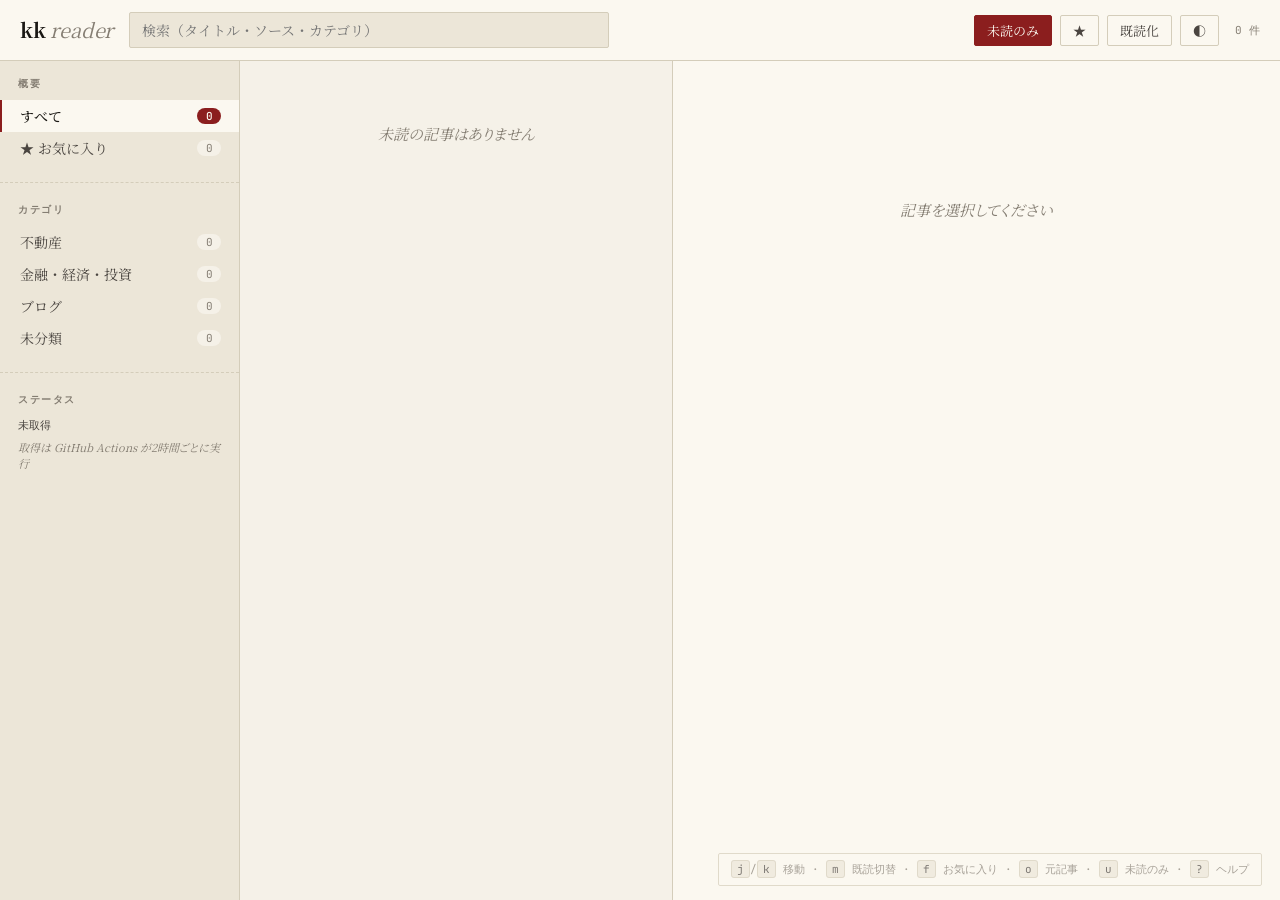
==== docs/index.html @ e91cd902 "Add all project files" ====
<!doctype html>
<html lang="ja">
<head>
<meta charset="utf-8">
<meta name="viewport" content="width=device-width, initial-scale=1">
<title>kk reader</title>
<link rel="preconnect" href="https://fonts.googleapis.com">
<link rel="preconnect" href="https://fonts.gstatic.com" crossorigin>
<link href="https://fonts.googleapis.com/css2?family=Noto+Serif+JP:wght@400;500;700&family=JetBrains+Mono:wght@400;500&display=swap" rel="stylesheet">
<link rel="stylesheet" href="style.css">
</head>
<body data-theme="auto">

<header class="topbar">
  <div class="topbar-left">
    <button class="icon-btn" id="toggle-sidebar" title="サイドバー">≡</button>
    <h1 class="brand">kk <span class="brand-dim">reader</span></h1>
  </div>
  <div class="topbar-center">
    <input type="search" id="search" placeholder="検索（タイトル・ソース・カテゴリ）" autocomplete="off">
  </div>
  <div class="topbar-right">
    <button class="filter-pill" id="filter-unread" data-active="true" title="未読のみ (u)">未読のみ</button>
    <button class="filter-pill" id="filter-fav" title="お気に入りのみ (s)">★</button>
    <button class="icon-btn" id="mark-all-read" title="表示中をすべて既読 (Shift+M)">既読化</button>
    <button class="icon-btn" id="theme-toggle" title="テーマ切替">◐</button>
    <span class="status" id="status"></span>
  </div>
</header>

<main class="layout">
  <aside class="sidebar" id="sidebar">
    <div class="sidebar-section">
      <div class="sidebar-head">概要</div>
      <button class="cat-row" data-cat="__all" data-active="true">
        <span class="cat-name">すべて</span>
        <span class="cat-count" id="count-all">0</span>
      </button>
      <button class="cat-row" data-cat="__fav">
        <span class="cat-name">★ お気に入り</span>
        <span class="cat-count" id="count-fav">0</span>
      </button>
    </div>
    <div class="sidebar-section">
      <div class="sidebar-head">カテゴリ</div>
      <div id="category-list"></div>
    </div>
    <div class="sidebar-section sidebar-foot">
      <div class="sidebar-head">ステータス</div>
      <div id="fetch-status" class="fetch-status">未取得</div>
      <div class="hint">取得は GitHub Actions が2時間ごとに実行</div>
    </div>
  </aside>

  <section class="article-list" id="article-list">
    <div class="list-empty" id="list-empty">読み込み中…</div>
  </section>

  <section class="article-detail" id="article-detail">
    <div class="detail-empty">記事を選択してください</div>
  </section>
</main>

<template id="tpl-article-row">
  <article class="row" tabindex="0">
    <div class="row-meta">
      <span class="row-source"></span>
      <span class="row-cat"></span>
      <span class="row-date"></span>
    </div>
    <h3 class="row-title"></h3>
    <p class="row-summary"></p>
    <div class="row-actions">
      <button class="row-fav" title="お気に入り (f)">☆</button>
      <button class="row-read" title="既読/未読切替 (m)">●</button>
    </div>
  </article>
</template>

<template id="tpl-cat-row">
  <button class="cat-row">
    <span class="cat-name"></span>
    <span class="cat-count"></span>
  </button>
</template>

<div class="shortcuts-hint" id="shortcuts-hint">
  <kbd>j</kbd>/<kbd>k</kbd> 移動 · <kbd>m</kbd> 既読切替 · <kbd>f</kbd> お気に入り · <kbd>o</kbd> 元記事 · <kbd>u</kbd> 未読のみ · <kbd>?</kbd> ヘルプ
</div>

<script src="app.js"></script>
</body>
</html>
---- docs/style.css ----
/* ========================================
   kk reader — editorial / refined aesthetic
   ======================================== */

:root {
  /* light mode */
  --bg: #f5f1e8;
  --bg-elev: #fbf8f0;
  --bg-sunken: #ece6d8;
  --ink: #1a1814;
  --ink-mid: #4a4540;
  --ink-dim: #847d72;
  --rule: #d4cdba;
  --rule-strong: #a89f8b;
  --accent: #8b1e1e;        /* deep crimson */
  --accent-soft: #c97a7a;
  --gold: #9a7e3a;
  --read-fade: 0.4;

  --serif: "Noto Serif JP", "Times New Roman", "YuMincho", "Hiragino Mincho ProN", serif;
  --mono: "JetBrains Mono", ui-monospace, "Menlo", monospace;

  --radius: 2px;
  --pad: 16px;
}

[data-theme="dark"] {
  --bg: #16151a;
  --bg-elev: #1d1c22;
  --bg-sunken: #0f0e12;
  --ink: #e8e4d8;
  --ink-mid: #b0aa9c;
  --ink-dim: #6e6a5f;
  --rule: #2e2c34;
  --rule-strong: #4a4754;
  --accent: #d97070;
  --accent-soft: #b85555;
  --gold: #c9a861;
  --read-fade: 0.35;
}

@media (prefers-color-scheme: dark) {
  [data-theme="auto"] {
    --bg: #16151a;
    --bg-elev: #1d1c22;
    --bg-sunken: #0f0e12;
    --ink: #e8e4d8;
    --ink-mid: #b0aa9c;
    --ink-dim: #6e6a5f;
    --rule: #2e2c34;
    --rule-strong: #4a4754;
    --accent: #d97070;
    --accent-soft: #b85555;
    --gold: #c9a861;
    --read-fade: 0.35;
  }
}

* { box-sizing: border-box; }

html, body {
  margin: 0;
  padding: 0;
  height: 100%;
  background: var(--bg);
  color: var(--ink);
  font-family: var(--serif);
  font-feature-settings: "palt" 1;
  -webkit-font-smoothing: antialiased;
  -moz-osx-font-smoothing: grayscale;
}

body {
  display: flex;
  flex-direction: column;
  font-size: 15px;
  line-height: 1.7;
}

button {
  font-family: inherit;
  cursor: pointer;
}

a {
  color: var(--accent);
  text-decoration: none;
  border-bottom: 1px dotted currentColor;
}
a:hover { border-bottom-style: solid; }

kbd {
  font-family: var(--mono);
  font-size: 11px;
  padding: 1px 5px;
  background: var(--bg-sunken);
  border: 1px solid var(--rule);
  border-radius: 3px;
  color: var(--ink-mid);
}

/* ============== Top bar ============== */

.topbar {
  display: grid;
  grid-template-columns: auto 1fr auto;
  gap: 16px;
  align-items: center;
  padding: 12px 20px;
  background: var(--bg-elev);
  border-bottom: 1px solid var(--rule);
  position: sticky;
  top: 0;
  z-index: 100;
}

.topbar-left { display: flex; align-items: center; gap: 12px; }
.topbar-center { display: flex; }
.topbar-right { display: flex; align-items: center; gap: 8px; }

.brand {
  margin: 0;
  font-size: 20px;
  font-weight: 700;
  letter-spacing: -0.01em;
  font-feature-settings: "palt" 1;
}
.brand-dim {
  font-weight: 400;
  color: var(--ink-dim);
  font-style: italic;
}

#search {
  width: 100%;
  max-width: 480px;
  padding: 7px 12px;
  font-family: var(--serif);
  font-size: 14px;
  background: var(--bg-sunken);
  border: 1px solid var(--rule);
  border-radius: var(--radius);
  color: var(--ink);
  transition: border-color 0.15s;
}
#search:focus {
  outline: none;
  border-color: var(--accent);
}

.icon-btn, .filter-pill {
  font-family: var(--serif);
  font-size: 13px;
  padding: 5px 12px;
  background: transparent;
  border: 1px solid var(--rule);
  border-radius: var(--radius);
  color: var(--ink-mid);
  transition: all 0.12s;
}
.icon-btn:hover, .filter-pill:hover {
  border-color: var(--rule-strong);
  color: var(--ink);
}
.filter-pill[data-active="true"] {
  background: var(--accent);
  border-color: var(--accent);
  color: var(--bg-elev);
}
[data-theme="dark"] .filter-pill[data-active="true"] {
  color: var(--bg);
}

.status {
  font-family: var(--mono);
  font-size: 11px;
  color: var(--ink-dim);
  margin-left: 8px;
}

/* ============== Layout ============== */

.layout {
  display: grid;
  grid-template-columns: 240px minmax(360px, 1fr) minmax(420px, 1.4fr);
  flex: 1;
  min-height: 0;
}

@media (max-width: 1100px) {
  .layout {
    grid-template-columns: 220px 1fr;
  }
  .article-detail { display: none; }
  .article-detail.show {
    display: block;
    position: fixed;
    inset: 60px 0 0 0;
    z-index: 50;
    background: var(--bg);
  }
}

@media (max-width: 720px) {
  .layout {
    grid-template-columns: 1fr;
  }
  .sidebar {
    position: fixed;
    inset: 60px 0 0 0;
    z-index: 60;
    transform: translateX(-100%);
    transition: transform 0.2s;
    width: 80%;
    max-width: 320px;
  }
  .sidebar.show {
    transform: translateX(0);
  }
}

/* ============== Sidebar ============== */

.sidebar {
  background: var(--bg-sunken);
  border-right: 1px solid var(--rule);
  overflow-y: auto;
  padding: 14px 0;
}

.sidebar-section {
  padding: 0 0 18px;
  border-bottom: 1px dashed var(--rule);
  margin-bottom: 18px;
}
.sidebar-section:last-child { border-bottom: none; }

.sidebar-head {
  font-size: 10px;
  font-weight: 700;
  letter-spacing: 0.15em;
  text-transform: uppercase;
  color: var(--ink-dim);
  padding: 0 18px 8px;
  font-family: var(--mono);
}

.cat-row {
  display: flex;
  width: 100%;
  align-items: center;
  justify-content: space-between;
  padding: 6px 18px;
  background: transparent;
  border: none;
  text-align: left;
  font-family: var(--serif);
  font-size: 14px;
  color: var(--ink-mid);
  border-left: 2px solid transparent;
  transition: all 0.1s;
}
.cat-row:hover {
  background: var(--bg-elev);
  color: var(--ink);
}
.cat-row[data-active="true"] {
  background: var(--bg-elev);
  border-left-color: var(--accent);
  color: var(--ink);
  font-weight: 500;
}
.cat-name {
  flex: 1;
  overflow: hidden;
  text-overflow: ellipsis;
  white-space: nowrap;
}
.cat-count {
  font-family: var(--mono);
  font-size: 11px;
  color: var(--ink-dim);
  background: var(--bg);
  padding: 1px 7px;
  border-radius: 10px;
  min-width: 24px;
  text-align: center;
}
.cat-row[data-active="true"] .cat-count {
  background: var(--accent);
  color: var(--bg-elev);
}
[data-theme="dark"] .cat-row[data-active="true"] .cat-count {
  color: var(--bg);
}

.fetch-status {
  font-family: var(--mono);
  font-size: 11px;
  color: var(--ink-mid);
  padding: 0 18px;
}
.hint {
  font-size: 11px;
  color: var(--ink-dim);
  font-style: italic;
  padding: 4px 18px 0;
  line-height: 1.5;
}

/* ============== Article list ============== */

.article-list {
  background: var(--bg);
  overflow-y: auto;
  border-right: 1px solid var(--rule);
}

.list-empty {
  padding: 60px 20px;
  text-align: center;
  color: var(--ink-dim);
  font-style: italic;
}

.row {
  display: block;
  padding: 14px 20px 14px 22px;
  border-bottom: 1px solid var(--rule);
  cursor: pointer;
  position: relative;
  transition: background 0.1s;
  border-left: 3px solid transparent;
}
.row:hover {
  background: var(--bg-elev);
}
.row[data-selected="true"] {
  background: var(--bg-elev);
  border-left-color: var(--accent);
}
.row[data-read="true"] {
  opacity: var(--read-fade);
}
.row[data-read="true"] .row-title {
  font-weight: 400;
}

.row-meta {
  display: flex;
  gap: 10px;
  align-items: center;
  font-size: 11px;
  font-family: var(--mono);
  color: var(--ink-dim);
  margin-bottom: 4px;
  flex-wrap: wrap;
}
.row-source {
  font-weight: 500;
  color: var(--accent);
  letter-spacing: 0.02em;
}
.row-cat {
  padding: 1px 6px;
  border: 1px solid var(--rule);
  border-radius: 2px;
  color: var(--ink-mid);
}
.row-date { color: var(--ink-dim); }

.row-title {
  margin: 0 0 6px;
  font-size: 16px;
  font-weight: 500;
  line-height: 1.4;
  letter-spacing: -0.005em;
  color: var(--ink);
}
.row-summary {
  margin: 0;
  font-size: 13px;
  line-height: 1.6;
  color: var(--ink-mid);
  display: -webkit-box;
  -webkit-line-clamp: 2;
  -webkit-box-orient: vertical;
  overflow: hidden;
}

.row-actions {
  position: absolute;
  top: 12px;
  right: 16px;
  display: flex;
  gap: 4px;
  opacity: 0;
  transition: opacity 0.15s;
}
.row:hover .row-actions,
.row[data-selected="true"] .row-actions {
  opacity: 1;
}
.row-fav, .row-read {
  background: transparent;
  border: none;
  font-size: 14px;
  padding: 4px 6px;
  color: var(--ink-dim);
  border-radius: 2px;
}
.row-fav:hover, .row-read:hover {
  background: var(--bg-sunken);
  color: var(--ink);
}
.row[data-fav="true"] .row-fav {
  color: var(--gold);
}
.row[data-read="true"] .row-read::after { content: "○"; }
.row[data-read="false"] .row-read::after { content: "●"; color: var(--accent); }

.load-more-wrap {
  padding: 24px;
  text-align: center;
}
.load-more {
  padding: 8px 20px;
  background: transparent;
  border: 1px solid var(--rule);
  color: var(--ink-mid);
  font-family: var(--serif);
  font-size: 13px;
  border-radius: var(--radius);
}
.load-more:hover {
  border-color: var(--accent);
  color: var(--accent);
}

/* ============== Detail ============== */

.article-detail {
  background: var(--bg-elev);
  overflow-y: auto;
  padding: 36px 48px;
}
@media (max-width: 720px) {
  .article-detail { padding: 28px 24px; }
}

.detail-empty {
  color: var(--ink-dim);
  font-style: italic;
  text-align: center;
  padding-top: 100px;
}

.detail-meta {
  font-family: var(--mono);
  font-size: 11px;
  color: var(--ink-dim);
  letter-spacing: 0.02em;
  margin-bottom: 8px;
  text-transform: uppercase;
}
.detail-meta .accent { color: var(--accent); }

.detail-title {
  font-size: 28px;
  font-weight: 700;
  line-height: 1.35;
  margin: 0 0 6px;
  color: var(--ink);
  letter-spacing: -0.012em;
}

.detail-source {
  font-size: 13px;
  color: var(--ink-mid);
  margin-bottom: 24px;
  font-style: italic;
}
.detail-source a {
  color: var(--accent);
  font-style: normal;
}

.detail-toolbar {
  display: flex;
  gap: 8px;
  padding: 12px 0;
  margin-bottom: 24px;
  border-top: 1px solid var(--rule);
  border-bottom: 1px solid var(--rule);
}
.detail-toolbar button {
  padding: 6px 14px;
  background: transparent;
  border: 1px solid var(--rule);
  border-radius: var(--radius);
  font-family: var(--serif);
  font-size: 13px;
  color: var(--ink-mid);
}
.detail-toolbar button:hover {
  border-color: var(--accent);
  color: var(--accent);
}
.detail-toolbar button[data-active="true"] {
  background: var(--accent);
  border-color: var(--accent);
  color: var(--bg-elev);
}

.detail-body {
  font-size: 16px;
  line-height: 1.85;
  color: var(--ink-mid);
  max-width: 68ch;
}
.detail-body p { margin: 0 0 1em; }
.detail-body img,
.detail-body video,
.detail-body iframe {
  max-width: 100%;
  height: auto;
}
.detail-body a {
  color: var(--accent);
}
.detail-body blockquote {
  border-left: 2px solid var(--accent);
  margin: 1em 0;
  padding-left: 16px;
  color: var(--ink-dim);
  font-style: italic;
}
.detail-body pre,
.detail-body code {
  font-family: var(--mono);
  font-size: 13px;
  background: var(--bg-sunken);
  padding: 1px 4px;
  border-radius: 2px;
}
.detail-body pre {
  padding: 12px;
  overflow-x: auto;
}
.detail-body h1, .detail-body h2, .detail-body h3 {
  font-family: var(--serif);
  color: var(--ink);
  margin-top: 1.5em;
}

/* ============== Misc ============== */

.shortcuts-hint {
  position: fixed;
  bottom: 14px;
  right: 18px;
  padding: 6px 12px;
  background: var(--bg-elev);
  border: 1px solid var(--rule);
  border-radius: var(--radius);
  font-size: 11px;
  color: var(--ink-dim);
  font-family: var(--mono);
  opacity: 0.7;
  pointer-events: none;
  transition: opacity 0.2s;
}
@media (max-width: 720px) {
  .shortcuts-hint { display: none; }
}

::-webkit-scrollbar {
  width: 10px;
  height: 10px;
}
::-webkit-scrollbar-track { background: transparent; }
::-webkit-scrollbar-thumb {
  background: var(--rule);
  border: 2px solid transparent;
  background-clip: padding-box;
  border-radius: 10px;
}
::-webkit-scrollbar-thumb:hover {
  background: var(--rule-strong);
  background-clip: padding-box;
  border: 2px solid transparent;
}

#toggle-sidebar { display: none; }
@media (max-width: 720px) {
  #toggle-sidebar { display: inline-block; }
}
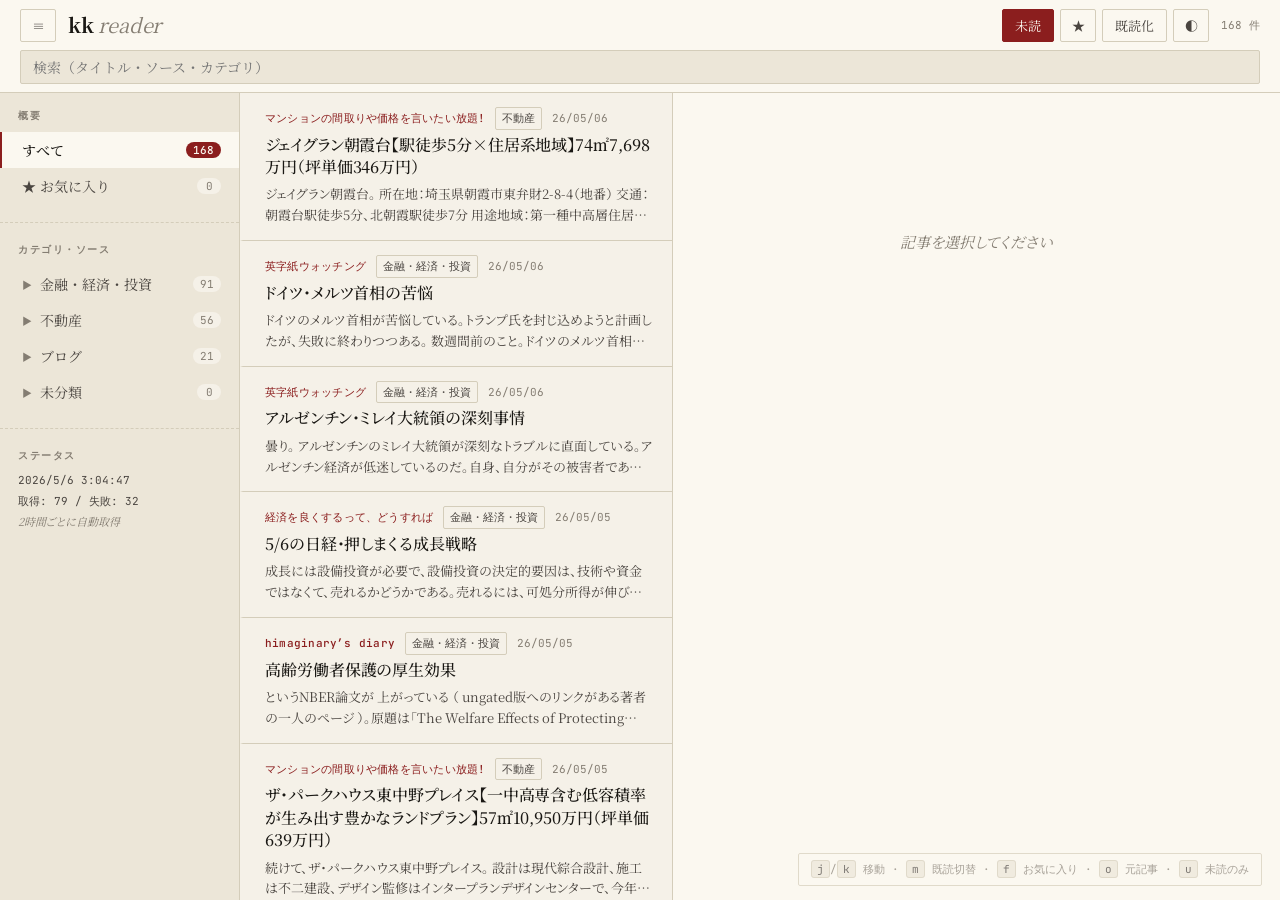
==== commit 6a3de6d2: "Apply: UA fix, dead feed cleanup, source filter, mobile support" ====
--- a/docs/index.html
+++ b/docs/index.html
@@ -2,53 +2,59 @@
 <html lang="ja">
 <head>
 <meta charset="utf-8">
-<meta name="viewport" content="width=device-width, initial-scale=1">
+<meta name="viewport" content="width=device-width, initial-scale=1, viewport-fit=cover">
+<meta name="robots" content="noindex,nofollow">
+<meta name="theme-color" content="#f5f1e8">
 <title>kk reader</title>
 <link rel="preconnect" href="https://fonts.googleapis.com">
 <link rel="preconnect" href="https://fonts.gstatic.com" crossorigin>
 <link href="https://fonts.googleapis.com/css2?family=Noto+Serif+JP:wght@400;500;700&family=JetBrains+Mono:wght@400;500&display=swap" rel="stylesheet">
 <link rel="stylesheet" href="style.css">
 </head>
-<body data-theme="auto">
+<body data-theme="auto" data-mobile-view="list">
 
 <header class="topbar">
-  <div class="topbar-left">
-    <button class="icon-btn" id="toggle-sidebar" title="サイドバー">≡</button>
-    <h1 class="brand">kk <span class="brand-dim">reader</span></h1>
+  <div class="topbar-row topbar-main">
+    <div class="topbar-left">
+      <button class="icon-btn icon-only" id="toggle-sidebar" title="サイドバー" aria-label="サイドバー">≡</button>
+      <h1 class="brand">kk <span class="brand-dim">reader</span></h1>
+    </div>
+    <div class="topbar-right">
+      <button class="filter-pill" id="filter-unread" data-active="true" title="未読のみ (u)">未読</button>
+      <button class="filter-pill icon-only" id="filter-fav" title="お気に入りのみ (s)" aria-label="お気に入り">★</button>
+      <button class="icon-btn" id="mark-all-read" title="表示中をすべて既読 (Shift+M)">既読化</button>
+      <button class="icon-btn icon-only" id="theme-toggle" title="テーマ切替" aria-label="テーマ">◐</button>
+      <span class="status" id="status"></span>
+    </div>
   </div>
-  <div class="topbar-center">
+  <div class="topbar-row topbar-search">
     <input type="search" id="search" placeholder="検索（タイトル・ソース・カテゴリ）" autocomplete="off">
   </div>
-  <div class="topbar-right">
-    <button class="filter-pill" id="filter-unread" data-active="true" title="未読のみ (u)">未読のみ</button>
-    <button class="filter-pill" id="filter-fav" title="お気に入りのみ (s)">★</button>
-    <button class="icon-btn" id="mark-all-read" title="表示中をすべて既読 (Shift+M)">既読化</button>
-    <button class="icon-btn" id="theme-toggle" title="テーマ切替">◐</button>
-    <span class="status" id="status"></span>
-  </div>
 </header>
+
+<div class="sidebar-backdrop" id="sidebar-backdrop"></div>
 
 <main class="layout">
   <aside class="sidebar" id="sidebar">
     <div class="sidebar-section">
       <div class="sidebar-head">概要</div>
-      <button class="cat-row" data-cat="__all" data-active="true">
+      <button class="cat-row top-row" data-cat="__all" data-active="true">
         <span class="cat-name">すべて</span>
         <span class="cat-count" id="count-all">0</span>
       </button>
-      <button class="cat-row" data-cat="__fav">
+      <button class="cat-row top-row" data-cat="__fav">
         <span class="cat-name">★ お気に入り</span>
         <span class="cat-count" id="count-fav">0</span>
       </button>
     </div>
     <div class="sidebar-section">
-      <div class="sidebar-head">カテゴリ</div>
+      <div class="sidebar-head">カテゴリ・ソース</div>
       <div id="category-list"></div>
     </div>
     <div class="sidebar-section sidebar-foot">
       <div class="sidebar-head">ステータス</div>
       <div id="fetch-status" class="fetch-status">未取得</div>
-      <div class="hint">取得は GitHub Actions が2時間ごとに実行</div>
+      <div class="hint">2時間ごとに自動取得</div>
     </div>
   </aside>
 
@@ -57,7 +63,13 @@
   </section>
 
   <section class="article-detail" id="article-detail">
-    <div class="detail-empty">記事を選択してください</div>
+    <div class="detail-mobile-header">
+      <button class="icon-btn" id="back-to-list" title="一覧に戻る" aria-label="戻る">←</button>
+      <span class="detail-mobile-title" id="detail-mobile-title"></span>
+    </div>
+    <div class="detail-content" id="detail-content">
+      <div class="detail-empty">記事を選択してください</div>
+    </div>
   </section>
 </main>
 
@@ -71,21 +83,29 @@
     <h3 class="row-title"></h3>
     <p class="row-summary"></p>
     <div class="row-actions">
-      <button class="row-fav" title="お気に入り (f)">☆</button>
-      <button class="row-read" title="既読/未読切替 (m)">●</button>
+      <button class="row-fav" title="お気に入り (f)" aria-label="お気に入り">☆</button>
+      <button class="row-read" title="既読/未読切替 (m)" aria-label="既読切替">●</button>
     </div>
   </article>
 </template>
 
 <template id="tpl-cat-row">
   <button class="cat-row">
+    <span class="cat-caret"></span>
     <span class="cat-name"></span>
     <span class="cat-count"></span>
   </button>
 </template>
 
+<template id="tpl-feed-row">
+  <button class="feed-row">
+    <span class="feed-name"></span>
+    <span class="feed-count"></span>
+  </button>
+</template>
+
 <div class="shortcuts-hint" id="shortcuts-hint">
-  <kbd>j</kbd>/<kbd>k</kbd> 移動 · <kbd>m</kbd> 既読切替 · <kbd>f</kbd> お気に入り · <kbd>o</kbd> 元記事 · <kbd>u</kbd> 未読のみ · <kbd>?</kbd> ヘルプ
+  <kbd>j</kbd>/<kbd>k</kbd> 移動 · <kbd>m</kbd> 既読切替 · <kbd>f</kbd> お気に入り · <kbd>o</kbd> 元記事 · <kbd>u</kbd> 未読のみ
 </div>
 
 <script src="app.js"></script>
--- a/docs/style.css
+++ b/docs/style.css
@@ -1,5 +1,6 @@
 /* ========================================
    kk reader — editorial / refined aesthetic
+   2026-05-06: モバイル対応 + ソース別フィルタ
    ======================================== */
 
 :root {
@@ -12,7 +13,7 @@
   --ink-dim: #847d72;
   --rule: #d4cdba;
   --rule-strong: #a89f8b;
-  --accent: #8b1e1e;        /* deep crimson */
+  --accent: #8b1e1e;
   --accent-soft: #c97a7a;
   --gold: #9a7e3a;
   --read-fade: 0.4;
@@ -22,6 +23,11 @@
 
   --radius: 2px;
   --pad: 16px;
+  --topbar-h: 56px;
+  --topbar-h-mobile: 100px;
+
+  /* タッチ適応の最小サイズ */
+  --touch-min: 44px;
 }
 
 [data-theme="dark"] {
@@ -61,13 +67,19 @@
 html, body {
   margin: 0;
   padding: 0;
-  height: 100%;
   background: var(--bg);
   color: var(--ink);
   font-family: var(--serif);
   font-feature-settings: "palt" 1;
   -webkit-font-smoothing: antialiased;
   -moz-osx-font-smoothing: grayscale;
+  -webkit-tap-highlight-color: transparent;
+  overscroll-behavior-y: none;
+}
+
+html, body { height: 100%; }
+@supports (height: 100dvh) {
+  html, body { height: 100dvh; }
 }
 
 body {
@@ -99,24 +111,42 @@
   color: var(--ink-mid);
 }
 
+input, textarea, select {
+  font-size: 16px; /* iOS Safari の自動ズーム防止 */
+}
+
 /* ============== Top bar ============== */
 
 .topbar {
-  display: grid;
-  grid-template-columns: auto 1fr auto;
-  gap: 16px;
-  align-items: center;
-  padding: 12px 20px;
   background: var(--bg-elev);
   border-bottom: 1px solid var(--rule);
   position: sticky;
   top: 0;
   z-index: 100;
-}
-
-.topbar-left { display: flex; align-items: center; gap: 12px; }
-.topbar-center { display: flex; }
-.topbar-right { display: flex; align-items: center; gap: 8px; }
+  flex-shrink: 0;
+}
+
+.topbar-row {
+  display: flex;
+  align-items: center;
+  padding: 8px 20px;
+  gap: 12px;
+}
+
+.topbar-main {
+  justify-content: space-between;
+}
+
+.topbar-search {
+  padding-top: 0;
+}
+
+.topbar-search input {
+  flex: 1;
+}
+
+.topbar-left { display: flex; align-items: center; gap: 12px; min-width: 0; }
+.topbar-right { display: flex; align-items: center; gap: 6px; flex-wrap: wrap; }
 
 .brand {
   margin: 0;
@@ -124,6 +154,7 @@
   font-weight: 700;
   letter-spacing: -0.01em;
   font-feature-settings: "palt" 1;
+  white-space: nowrap;
 }
 .brand-dim {
   font-weight: 400;
@@ -133,8 +164,7 @@
 
 #search {
   width: 100%;
-  max-width: 480px;
-  padding: 7px 12px;
+  padding: 6px 12px;
   font-family: var(--serif);
   font-size: 14px;
   background: var(--bg-sunken);
@@ -151,12 +181,18 @@
 .icon-btn, .filter-pill {
   font-family: var(--serif);
   font-size: 13px;
-  padding: 5px 12px;
+  padding: 6px 12px;
   background: transparent;
   border: 1px solid var(--rule);
   border-radius: var(--radius);
   color: var(--ink-mid);
   transition: all 0.12s;
+  min-height: 32px;
+}
+.icon-btn.icon-only, .filter-pill.icon-only {
+  width: 36px;
+  padding: 6px;
+  text-align: center;
 }
 .icon-btn:hover, .filter-pill:hover {
   border-color: var(--rule-strong);
@@ -175,7 +211,8 @@
   font-family: var(--mono);
   font-size: 11px;
   color: var(--ink-dim);
-  margin-left: 8px;
+  margin-left: 6px;
+  white-space: nowrap;
 }
 
 /* ============== Layout ============== */
@@ -193,9 +230,10 @@
   }
   .article-detail { display: none; }
   .article-detail.show {
-    display: block;
+    display: flex;
+    flex-direction: column;
     position: fixed;
-    inset: 60px 0 0 0;
+    inset: var(--topbar-h) 0 0 0;
     z-index: 50;
     background: var(--bg);
   }
@@ -207,15 +245,20 @@
   }
   .sidebar {
     position: fixed;
-    inset: 60px 0 0 0;
+    inset: var(--topbar-h-mobile) 0 0 0;
     z-index: 60;
     transform: translateX(-100%);
-    transition: transform 0.2s;
-    width: 80%;
-    max-width: 320px;
+    transition: transform 0.22s ease;
+    width: 84%;
+    max-width: 340px;
+    box-shadow: 4px 0 24px rgba(0,0,0,0.18);
   }
   .sidebar.show {
     transform: translateX(0);
+  }
+  .article-detail.show {
+    inset: 0 0 0 0;
+    z-index: 70;
   }
 }
 
@@ -226,6 +269,26 @@
   border-right: 1px solid var(--rule);
   overflow-y: auto;
   padding: 14px 0;
+  -webkit-overflow-scrolling: touch;
+}
+
+.sidebar-backdrop {
+  display: none;
+  position: fixed;
+  inset: 0;
+  background: rgba(0,0,0,0.4);
+  z-index: 55;
+  opacity: 0;
+  transition: opacity 0.2s;
+  pointer-events: none;
+}
+.sidebar-backdrop.show {
+  display: block;
+  opacity: 1;
+  pointer-events: auto;
+}
+@media (min-width: 721px) {
+  .sidebar-backdrop { display: none !important; }
 }
 
 .sidebar-section {
@@ -249,8 +312,8 @@
   display: flex;
   width: 100%;
   align-items: center;
-  justify-content: space-between;
-  padding: 6px 18px;
+  gap: 6px;
+  padding: 8px 18px;
   background: transparent;
   border: none;
   text-align: left;
@@ -259,6 +322,7 @@
   color: var(--ink-mid);
   border-left: 2px solid transparent;
   transition: all 0.1s;
+  min-height: 36px;
 }
 .cat-row:hover {
   background: var(--bg-elev);
@@ -269,6 +333,24 @@
   border-left-color: var(--accent);
   color: var(--ink);
   font-weight: 500;
+}
+.cat-row.top-row {
+  padding-left: 20px;
+}
+.cat-caret {
+  display: inline-block;
+  width: 14px;
+  flex-shrink: 0;
+  color: var(--ink-dim);
+  font-size: 10px;
+  transition: transform 0.15s;
+  text-align: center;
+}
+.cat-row[data-expanded="true"] .cat-caret {
+  transform: rotate(90deg);
+}
+.cat-row.top-row .cat-caret {
+  display: none;
 }
 .cat-name {
   flex: 1;
@@ -294,11 +376,62 @@
   color: var(--bg);
 }
 
+.feed-list {
+  background: rgba(0,0,0,0.02);
+}
+[data-theme="dark"] .feed-list {
+  background: rgba(255,255,255,0.02);
+}
+
+.feed-row {
+  display: flex;
+  width: 100%;
+  align-items: center;
+  gap: 8px;
+  padding: 6px 18px 6px 38px;
+  background: transparent;
+  border: none;
+  text-align: left;
+  font-family: var(--serif);
+  font-size: 13px;
+  color: var(--ink-dim);
+  border-left: 2px solid transparent;
+  transition: all 0.1s;
+  min-height: 32px;
+}
+.feed-row:hover {
+  background: var(--bg-elev);
+  color: var(--ink);
+}
+.feed-row[data-active="true"] {
+  background: var(--bg-elev);
+  border-left-color: var(--accent);
+  color: var(--ink);
+  font-weight: 500;
+}
+.feed-row[data-inactive="true"] {
+  opacity: 0.4;
+  font-style: italic;
+}
+.feed-name {
+  flex: 1;
+  overflow: hidden;
+  text-overflow: ellipsis;
+  white-space: nowrap;
+}
+.feed-count {
+  font-family: var(--mono);
+  font-size: 10px;
+  color: var(--ink-dim);
+  flex-shrink: 0;
+}
+
 .fetch-status {
   font-family: var(--mono);
   font-size: 11px;
   color: var(--ink-mid);
   padding: 0 18px;
+  line-height: 1.5;
 }
 .hint {
   font-size: 11px;
@@ -314,6 +447,7 @@
   background: var(--bg);
   overflow-y: auto;
   border-right: 1px solid var(--rule);
+  -webkit-overflow-scrolling: touch;
 }
 
 .list-empty {
@@ -390,10 +524,10 @@
 
 .row-actions {
   position: absolute;
-  top: 12px;
-  right: 16px;
+  top: 8px;
+  right: 8px;
   display: flex;
-  gap: 4px;
+  gap: 2px;
   opacity: 0;
   transition: opacity 0.15s;
 }
@@ -401,13 +535,19 @@
 .row[data-selected="true"] .row-actions {
   opacity: 1;
 }
+@media (hover: none) {
+  /* タッチデバイスでは常時表示 */
+  .row-actions { opacity: 0.7; }
+}
 .row-fav, .row-read {
   background: transparent;
   border: none;
-  font-size: 14px;
-  padding: 4px 6px;
-  color: var(--ink-dim);
-  border-radius: 2px;
+  font-size: 16px;
+  width: 36px;
+  height: 36px;
+  padding: 0;
+  color: var(--ink-dim);
+  border-radius: 4px;
 }
 .row-fav:hover, .row-read:hover {
   background: var(--bg-sunken);
@@ -424,13 +564,14 @@
   text-align: center;
 }
 .load-more {
-  padding: 8px 20px;
+  padding: 10px 20px;
   background: transparent;
   border: 1px solid var(--rule);
   color: var(--ink-mid);
   font-family: var(--serif);
   font-size: 13px;
   border-radius: var(--radius);
+  min-height: var(--touch-min);
 }
 .load-more:hover {
   border-color: var(--accent);
@@ -441,11 +582,56 @@
 
 .article-detail {
   background: var(--bg-elev);
+  display: flex;
+  flex-direction: column;
+  overflow: hidden;
+}
+
+.detail-mobile-header {
+  display: none;
+  align-items: center;
+  gap: 12px;
+  padding: 8px 16px;
+  border-bottom: 1px solid var(--rule);
+  background: var(--bg-elev);
+  flex-shrink: 0;
+}
+.detail-mobile-header .icon-btn {
+  font-size: 18px;
+  width: var(--touch-min);
+  height: var(--touch-min);
+  padding: 0;
+  display: flex;
+  align-items: center;
+  justify-content: center;
+}
+.detail-mobile-title {
+  flex: 1;
+  font-size: 13px;
+  color: var(--ink-mid);
+  overflow: hidden;
+  text-overflow: ellipsis;
+  white-space: nowrap;
+  font-style: italic;
+}
+
+@media (max-width: 1100px) {
+  .article-detail.show .detail-mobile-header {
+    display: flex;
+  }
+}
+
+.detail-content {
   overflow-y: auto;
   padding: 36px 48px;
+  -webkit-overflow-scrolling: touch;
+  flex: 1;
+}
+@media (max-width: 1100px) {
+  .detail-content { padding: 28px 36px; }
 }
 @media (max-width: 720px) {
-  .article-detail { padding: 28px 24px; }
+  .detail-content { padding: 20px 16px; }
 }
 
 .detail-empty {
@@ -472,6 +658,9 @@
   margin: 0 0 6px;
   color: var(--ink);
   letter-spacing: -0.012em;
+}
+@media (max-width: 720px) {
+  .detail-title { font-size: 22px; }
 }
 
 .detail-source {
@@ -492,15 +681,17 @@
   margin-bottom: 24px;
   border-top: 1px solid var(--rule);
   border-bottom: 1px solid var(--rule);
+  flex-wrap: wrap;
 }
 .detail-toolbar button {
-  padding: 6px 14px;
+  padding: 8px 14px;
   background: transparent;
   border: 1px solid var(--rule);
   border-radius: var(--radius);
   font-family: var(--serif);
   font-size: 13px;
   color: var(--ink-mid);
+  min-height: var(--touch-min);
 }
 .detail-toolbar button:hover {
   border-color: var(--accent);
@@ -527,6 +718,7 @@
 }
 .detail-body a {
   color: var(--accent);
+  word-break: break-word;
 }
 .detail-body blockquote {
   border-left: 2px solid var(--accent);
@@ -570,7 +762,7 @@
   pointer-events: none;
   transition: opacity 0.2s;
 }
-@media (max-width: 720px) {
+@media (max-width: 1100px) {
   .shortcuts-hint { display: none; }
 }
 
@@ -591,7 +783,40 @@
   border: 2px solid transparent;
 }
 
-#toggle-sidebar { display: none; }
+/* ============================================================
+   Responsive overrides (must come AFTER all base styles)
+   ベーススタイルでの display: flex 等を媒体クエリで上書きするため、
+   このセクションは必ずファイル末尾に置く
+   ============================================================ */
+
+@media (max-width: 1100px) {
+  .layout { grid-template-columns: 220px 1fr; }
+  .article-detail { display: none; }
+  .article-detail.show {
+    display: flex;
+    flex-direction: column;
+    position: fixed;
+    inset: var(--topbar-h) 0 0 0;
+    z-index: 50;
+    background: var(--bg);
+  }
+  .article-detail.show .detail-mobile-header { display: flex; }
+}
+
 @media (max-width: 720px) {
-  #toggle-sidebar { display: inline-block; }
-}
+  .layout { grid-template-columns: 1fr; }
+  .sidebar {
+    position: fixed;
+    inset: var(--topbar-h-mobile) 0 0 0;
+    z-index: 60;
+    transform: translateX(-100%);
+    transition: transform 0.22s ease;
+    width: 84%;
+    max-width: 340px;
+    box-shadow: 4px 0 24px rgba(0,0,0,0.18);
+  }
+  .sidebar.show { transform: translateX(0); }
+  .article-detail.show { inset: 0 0 0 0; z-index: 110; }
+  .detail-content { padding: 20px 16px; }
+  .detail-title { font-size: 22px; }
+}
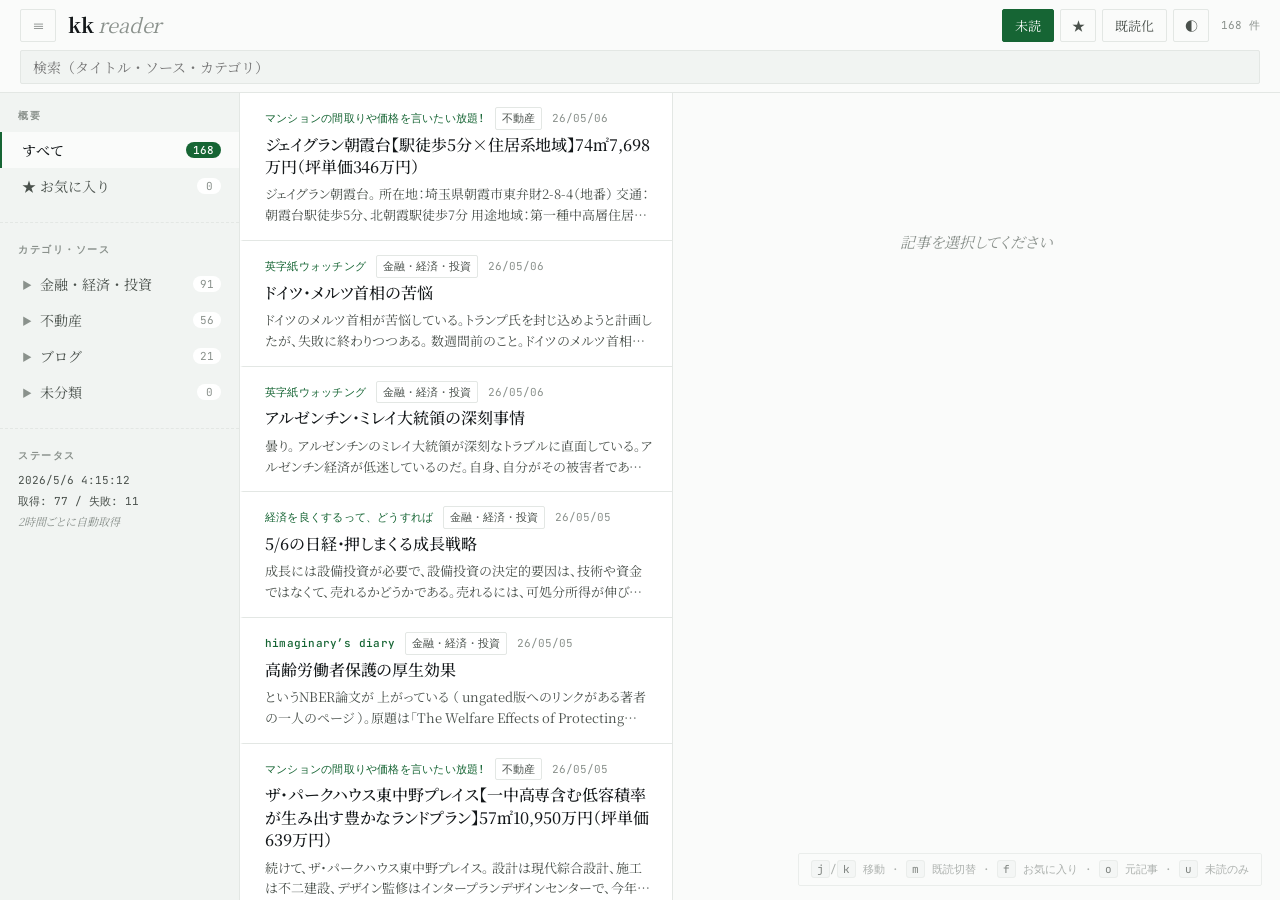
==== commit 578525b4: "Theme: switch to white base + emerald green accent" ====
--- a/docs/index.html
+++ b/docs/index.html
@@ -4,7 +4,7 @@
 <meta charset="utf-8">
 <meta name="viewport" content="width=device-width, initial-scale=1, viewport-fit=cover">
 <meta name="robots" content="noindex,nofollow">
-<meta name="theme-color" content="#f5f1e8">
+<meta name="theme-color" content="#ffffff">
 <title>kk reader</title>
 <link rel="preconnect" href="https://fonts.googleapis.com">
 <link rel="preconnect" href="https://fonts.gstatic.com" crossorigin>
--- a/docs/style.css
+++ b/docs/style.css
@@ -1,20 +1,20 @@
 /* ========================================
    kk reader — editorial / refined aesthetic
-   2026-05-06: モバイル対応 + ソース別フィルタ
+   2026-05-06: 白基調 + 緑アクセント (emerald)
    ======================================== */
 
 :root {
-  /* light mode */
-  --bg: #f5f1e8;
-  --bg-elev: #fbf8f0;
-  --bg-sunken: #ece6d8;
-  --ink: #1a1814;
-  --ink-mid: #4a4540;
-  --ink-dim: #847d72;
-  --rule: #d4cdba;
-  --rule-strong: #a89f8b;
-  --accent: #8b1e1e;
-  --accent-soft: #c97a7a;
+  /* light mode — 白基調 + 深緑アクセント */
+  --bg: #ffffff;
+  --bg-elev: #fafbfa;
+  --bg-sunken: #f1f4f2;
+  --ink: #14181a;
+  --ink-mid: #4a514c;
+  --ink-dim: #8a918c;
+  --rule: #e3e7e4;
+  --rule-strong: #b8beb9;
+  --accent: #166534;          /* emerald-800 / 投資台帳的な深緑 */
+  --accent-soft: #86c69e;
   --gold: #9a7e3a;
   --read-fade: 0.4;
 
@@ -31,32 +31,32 @@
 }
 
 [data-theme="dark"] {
-  --bg: #16151a;
-  --bg-elev: #1d1c22;
-  --bg-sunken: #0f0e12;
-  --ink: #e8e4d8;
-  --ink-mid: #b0aa9c;
-  --ink-dim: #6e6a5f;
-  --rule: #2e2c34;
-  --rule-strong: #4a4754;
-  --accent: #d97070;
-  --accent-soft: #b85555;
+  --bg: #0d100e;
+  --bg-elev: #141815;
+  --bg-sunken: #080a09;
+  --ink: #e5e8e6;
+  --ink-mid: #a0a8a3;
+  --ink-dim: #6a7268;
+  --rule: #232826;
+  --rule-strong: #3d433f;
+  --accent: #4ade80;          /* emerald-400 / ダーク用に明度を上げた緑 */
+  --accent-soft: #22c55e;
   --gold: #c9a861;
   --read-fade: 0.35;
 }
 
 @media (prefers-color-scheme: dark) {
   [data-theme="auto"] {
-    --bg: #16151a;
-    --bg-elev: #1d1c22;
-    --bg-sunken: #0f0e12;
-    --ink: #e8e4d8;
-    --ink-mid: #b0aa9c;
-    --ink-dim: #6e6a5f;
-    --rule: #2e2c34;
-    --rule-strong: #4a4754;
-    --accent: #d97070;
-    --accent-soft: #b85555;
+    --bg: #0d100e;
+    --bg-elev: #141815;
+    --bg-sunken: #080a09;
+    --ink: #e5e8e6;
+    --ink-mid: #a0a8a3;
+    --ink-dim: #6a7268;
+    --rule: #232826;
+    --rule-strong: #3d433f;
+    --accent: #4ade80;
+    --accent-soft: #22c55e;
     --gold: #c9a861;
     --read-fade: 0.35;
   }
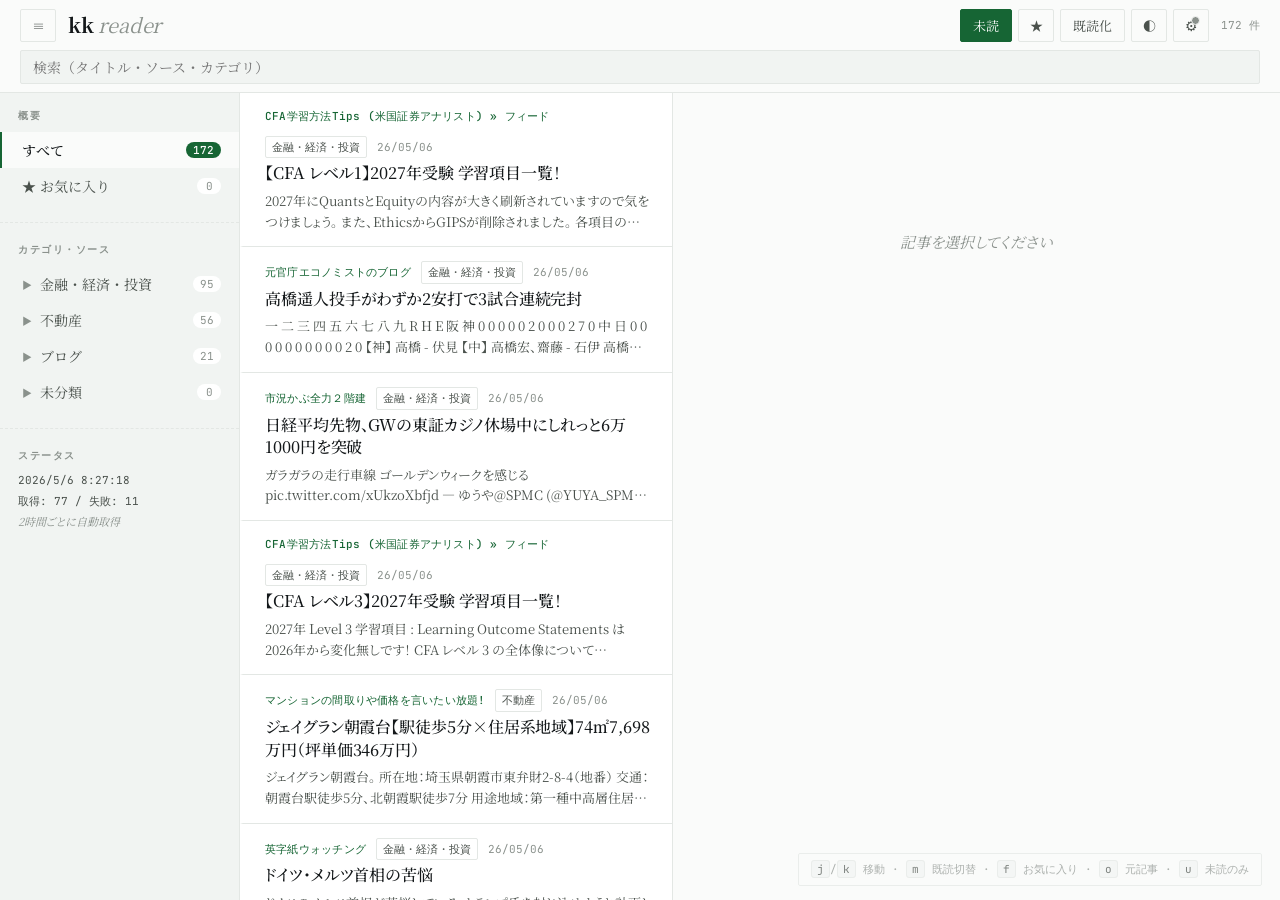
==== commit 1d8bc1c4: "Add: cross-device sync via Cloudflare Worker" ====
--- a/docs/index.html
+++ b/docs/index.html
@@ -24,6 +24,9 @@
       <button class="filter-pill icon-only" id="filter-fav" title="お気に入りのみ (s)" aria-label="お気に入り">★</button>
       <button class="icon-btn" id="mark-all-read" title="表示中をすべて既読 (Shift+M)">既読化</button>
       <button class="icon-btn icon-only" id="theme-toggle" title="テーマ切替" aria-label="テーマ">◐</button>
+      <button class="icon-btn icon-only" id="open-settings" title="同期設定" aria-label="設定">
+        <span id="sync-badge" data-state="off">⚙</span>
+      </button>
       <span class="status" id="status"></span>
     </div>
   </div>
@@ -108,6 +111,49 @@
   <kbd>j</kbd>/<kbd>k</kbd> 移動 · <kbd>m</kbd> 既読切替 · <kbd>f</kbd> お気に入り · <kbd>o</kbd> 元記事 · <kbd>u</kbd> 未読のみ
 </div>
 
+<!-- ================ 設定モーダル ================ -->
+<div class="settings-modal" id="settings-modal">
+  <div class="settings-backdrop" id="settings-backdrop"></div>
+  <div class="settings-panel">
+    <div class="settings-head">
+      <h2>同期設定</h2>
+      <button class="icon-btn icon-only" id="close-settings" aria-label="閉じる">×</button>
+    </div>
+    <div class="settings-body">
+      <p class="settings-intro">
+        Cloudflare Worker 経由で複数端末間の既読・お気に入り状態を同期します。
+        最初に PC で生成した token を3端末すべてで同じ値に設定してください。
+      </p>
+
+      <div class="settings-field">
+        <label for="sync-url-input">Worker URL</label>
+        <input type="text" id="sync-url-input" placeholder="https://kk-sync.other9.workers.dev" autocomplete="off">
+        <div class="field-hint">通常は変更不要(デフォルトのまま)</div>
+      </div>
+
+      <div class="settings-field">
+        <label for="sync-token-input">Sync Token</label>
+        <input type="password" id="sync-token-input" placeholder="32文字以上のランダム文字列" autocomplete="off" spellcheck="false">
+        <div class="field-hint">PCで <code>openssl rand -hex 32</code> 等で生成した値を貼り付け</div>
+      </div>
+
+      <div class="settings-actions">
+        <button class="icon-btn" id="sync-test">接続テスト</button>
+        <button class="icon-btn primary" id="sync-save">保存して同期</button>
+        <button class="icon-btn danger" id="sync-clear">同期を解除</button>
+      </div>
+
+      <div class="settings-message" id="sync-message"></div>
+
+      <div class="settings-status">
+        <div class="settings-status-label">現在の状態</div>
+        <div id="sync-status-display">未設定</div>
+      </div>
+    </div>
+  </div>
+</div>
+
+<script src="sync.js"></script>
 <script src="app.js"></script>
 </body>
 </html>
--- a/docs/style.css
+++ b/docs/style.css
@@ -820,3 +820,209 @@
   .detail-content { padding: 20px 16px; }
   .detail-title { font-size: 22px; }
 }
+
+/* ============== Settings Modal & Sync Badge ============== */
+
+#sync-badge {
+  display: inline-block;
+  position: relative;
+  font-size: 14px;
+  line-height: 1;
+}
+#sync-badge::after {
+  content: "";
+  position: absolute;
+  top: -2px;
+  right: -2px;
+  width: 7px;
+  height: 7px;
+  border-radius: 50%;
+  background: var(--ink-dim);
+  border: 1px solid var(--bg-elev);
+}
+#sync-badge[data-state="on"]::after { background: var(--accent); }
+#sync-badge[data-state="error"]::after { background: #c0392b; }
+#sync-badge[data-state="off"]::after { background: var(--ink-dim); }
+
+.settings-modal {
+  display: none;
+  position: fixed;
+  inset: 0;
+  z-index: 200;
+}
+.settings-modal.show { display: block; }
+
+.settings-backdrop {
+  position: absolute;
+  inset: 0;
+  background: rgba(0,0,0,0.5);
+}
+
+.settings-panel {
+  position: relative;
+  margin: 5vh auto 0;
+  max-width: 540px;
+  background: var(--bg-elev);
+  border: 1px solid var(--rule);
+  border-radius: 4px;
+  box-shadow: 0 8px 32px rgba(0,0,0,0.2);
+  max-height: 90vh;
+  display: flex;
+  flex-direction: column;
+}
+
+@media (max-width: 720px) {
+  .settings-panel {
+    margin: 0;
+    max-width: none;
+    height: 100vh;
+    height: 100dvh;
+    max-height: none;
+    border: none;
+    border-radius: 0;
+  }
+}
+
+.settings-head {
+  display: flex;
+  align-items: center;
+  justify-content: space-between;
+  padding: 16px 24px;
+  border-bottom: 1px solid var(--rule);
+  flex-shrink: 0;
+}
+.settings-head h2 {
+  margin: 0;
+  font-size: 18px;
+  font-weight: 700;
+  color: var(--ink);
+}
+.settings-head .icon-btn {
+  font-size: 20px;
+  width: 36px;
+  height: 36px;
+  padding: 0;
+  display: flex;
+  align-items: center;
+  justify-content: center;
+}
+
+.settings-body {
+  padding: 20px 24px 24px;
+  overflow-y: auto;
+}
+
+.settings-intro {
+  font-size: 13px;
+  line-height: 1.7;
+  color: var(--ink-mid);
+  margin: 0 0 20px;
+  padding: 12px 14px;
+  background: var(--bg-sunken);
+  border-left: 3px solid var(--accent);
+  border-radius: 2px;
+}
+
+.settings-field {
+  margin-bottom: 16px;
+}
+.settings-field label {
+  display: block;
+  font-size: 12px;
+  font-weight: 700;
+  letter-spacing: 0.05em;
+  color: var(--ink-mid);
+  margin-bottom: 6px;
+  font-family: var(--mono);
+  text-transform: uppercase;
+}
+.settings-field input {
+  width: 100%;
+  padding: 8px 12px;
+  background: var(--bg);
+  border: 1px solid var(--rule);
+  border-radius: var(--radius);
+  font-family: var(--mono);
+  font-size: 13px;
+  color: var(--ink);
+}
+.settings-field input:focus {
+  outline: none;
+  border-color: var(--accent);
+}
+.field-hint {
+  margin-top: 6px;
+  font-size: 11px;
+  color: var(--ink-dim);
+  font-style: italic;
+  font-family: var(--serif);
+}
+.field-hint code {
+  font-family: var(--mono);
+  background: var(--bg-sunken);
+  padding: 1px 4px;
+  border-radius: 2px;
+  font-style: normal;
+}
+
+.settings-actions {
+  display: flex;
+  flex-wrap: wrap;
+  gap: 8px;
+  margin-top: 24px;
+  padding-top: 20px;
+  border-top: 1px solid var(--rule);
+}
+.settings-actions .icon-btn {
+  padding: 8px 16px;
+  font-size: 13px;
+  min-height: var(--touch-min);
+}
+.settings-actions .icon-btn.primary {
+  background: var(--accent);
+  border-color: var(--accent);
+  color: #fff;
+}
+.settings-actions .icon-btn.primary:hover {
+  filter: brightness(1.1);
+  color: #fff;
+}
+.settings-actions .icon-btn.danger {
+  margin-left: auto;
+  color: #c0392b;
+  border-color: #c0392b40;
+}
+.settings-actions .icon-btn.danger:hover {
+  border-color: #c0392b;
+  color: #c0392b;
+}
+
+.settings-message {
+  margin-top: 16px;
+  font-size: 13px;
+  min-height: 20px;
+  font-family: var(--mono);
+}
+
+.settings-status {
+  margin-top: 20px;
+  padding: 12px 14px;
+  background: var(--bg-sunken);
+  border-radius: 2px;
+  border-left: 3px solid var(--rule-strong);
+}
+.settings-status-label {
+  font-size: 11px;
+  font-weight: 700;
+  letter-spacing: 0.1em;
+  text-transform: uppercase;
+  color: var(--ink-dim);
+  font-family: var(--mono);
+  margin-bottom: 4px;
+}
+#sync-status-display {
+  font-size: 13px;
+  color: var(--ink-mid);
+  font-family: var(--mono);
+  word-break: break-word;
+}
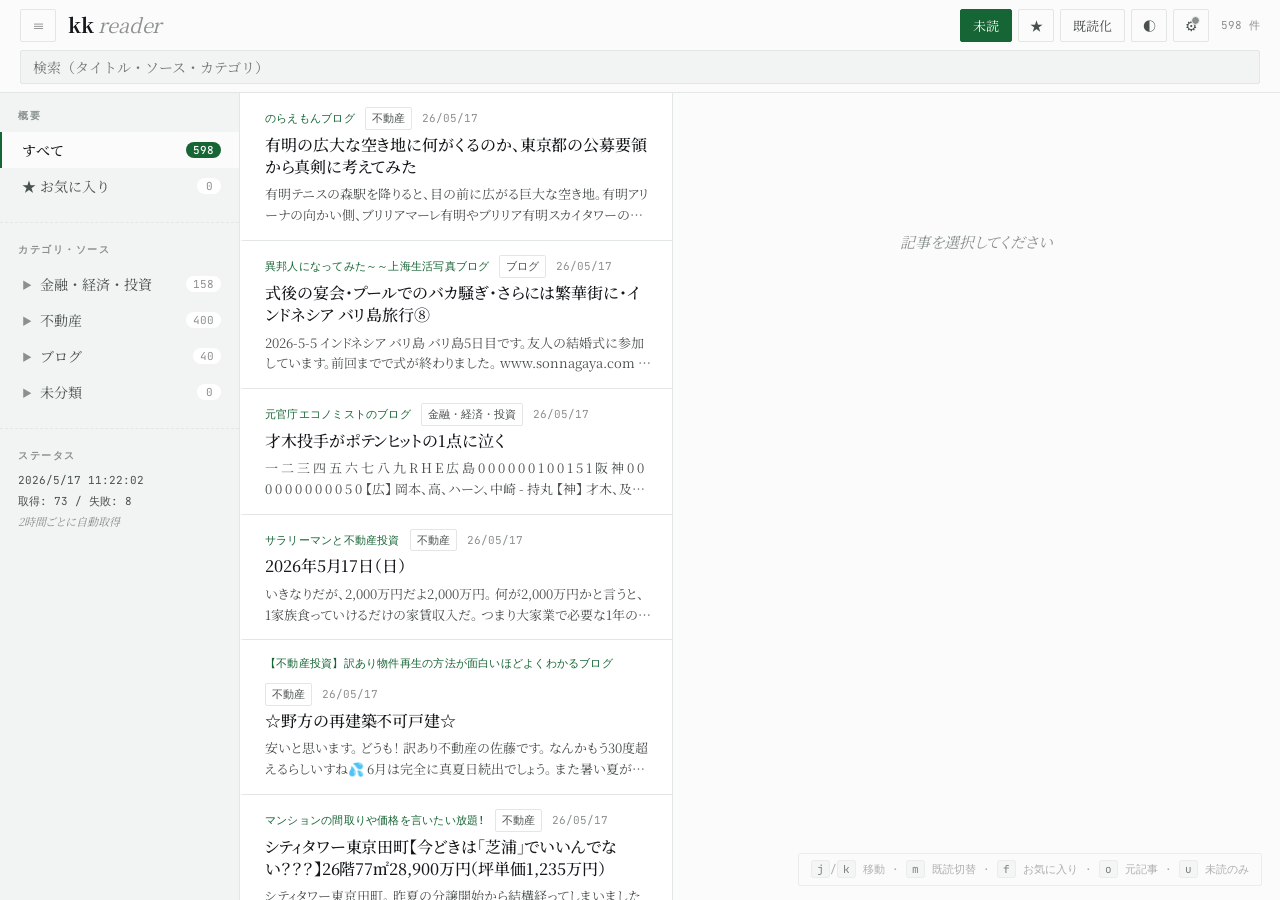
==== commit 3989fa1b: "frontend: accept kk-sync-token via URL fragment for device onboarding" ====
--- a/docs/index.html
+++ b/docs/index.html
@@ -1,6 +1,35 @@
 <!doctype html>
 <html lang="ja">
 <head>
+  <script>
+    // update-020-token-via-url-hash: Token activation via URL fragment.
+    // Usage: https://kk-reader.pages.dev/#kk-sync-token=<TOKEN>
+    // Fragment (#) is used instead of query (?) so the token never appears in
+    // server logs, CDN access logs, or Referer headers. After capture, we strip
+    // the token from the address bar via history.replaceState.
+    (function () {
+      try {
+        var KEY = "kk-sync-token";
+        var hash = window.location.hash || "";
+        var m = hash.match(new RegExp("(?:^#|&)" + KEY + "=([^&]+)"));
+        if (!m) return;
+        var token = decodeURIComponent(m[1]);
+        if (token && token.length >= 16) {
+          localStorage.setItem(KEY, token);
+        }
+        var rest = hash
+          .replace(new RegExp("(?:^#|&)" + KEY + "=[^&]*"), "")
+          .replace(/^#?&/, "#")
+          .replace(/^#$/, "");
+        var cleanUrl =
+          window.location.pathname + window.location.search + rest;
+        window.history.replaceState(null, "", cleanUrl);
+      } catch (e) {
+        // Silent fail; let the app continue normal load.
+      }
+    })();
+  </script>
+
 <meta charset="utf-8">
 <meta name="viewport" content="width=device-width, initial-scale=1, viewport-fit=cover">
 <meta name="robots" content="noindex,nofollow">
--- a/docs/style.css
+++ b/docs/style.css
@@ -1026,3 +1026,189 @@
   font-family: var(--mono);
   word-break: break-word;
 }
+
+/* ============================================================
+   Mobile typography (2026-05-06)
+   モバイル時の文字を全体的に大きくして可読性を改善する。
+   このセクションは末尾に置き、既存の値を上書きする。
+   ============================================================ */
+
+@media (max-width: 720px) {
+  body { font-size: 16px; }
+
+  /* Topbar — 5ボタン全部を1段に収めるための最小寸法 */
+  .brand { font-size: 19px; }
+  .icon-btn, .filter-pill { font-size: 13px; padding: 6px 8px; min-height: 34px; }
+  .icon-btn.icon-only, .filter-pill.icon-only { width: 32px; padding: 6px; }
+  .topbar-right { gap: 3px; }
+  .topbar-left { gap: 8px; }
+  .topbar-row { padding: 8px 12px; gap: 6px; }
+  .status { font-size: 11px; }
+
+  /* Search input(iOS zoom 防止のため 16px は維持) */
+  #search { font-size: 16px; padding: 8px 12px; }
+
+  /* Article list rows */
+  .row { padding: 16px 18px 16px 22px; }
+  .row-title {
+    font-size: 18px;
+    line-height: 1.45;
+    margin-bottom: 8px;
+  }
+  .row-summary {
+    font-size: 14.5px;
+    line-height: 1.65;
+    -webkit-line-clamp: 3;  /* 2行→3行に拡大して内容を多く見せる */
+  }
+  .row-meta {
+    font-size: 12px;
+    gap: 8px;
+    margin-bottom: 6px;
+  }
+  .row-cat {
+    font-size: 11.5px;
+    padding: 2px 7px;
+  }
+
+  /* Sidebar(タップしやすい高さ + 読みやすいフォント) */
+  .sidebar-head { font-size: 11px; }
+  .cat-row {
+    font-size: 15px;
+    padding: 11px 18px;
+    min-height: var(--touch-min);
+  }
+  .cat-name { font-size: 15px; }
+  .cat-count { font-size: 12px; }
+  .feed-row {
+    font-size: 14px;
+    padding: 10px 18px 10px 38px;
+    min-height: 40px;
+  }
+  .feed-name { font-size: 14px; }
+
+  /* Article detail */
+  .detail-meta { font-size: 12px; }
+  .detail-title {
+    font-size: 24px;
+    line-height: 1.4;
+  }
+  .detail-source { font-size: 14px; }
+  .detail-toolbar button { font-size: 14px; }
+  .detail-body {
+    font-size: 17px;
+    line-height: 1.9;
+  }
+  .detail-body blockquote {
+    padding-left: 14px;
+    margin: 1.2em 0;
+  }
+  .detail-mobile-title { font-size: 14px; }
+
+  /* Status / hints */
+  .fetch-status { font-size: 12px; }
+  .hint { font-size: 12px; }
+
+  /* Settings modal */
+  .settings-head h2 { font-size: 20px; }
+  .settings-intro { font-size: 14px; }
+  .settings-field label { font-size: 12px; }
+  .settings-field input { font-size: 16px; padding: 10px 12px; }
+  .field-hint { font-size: 12px; }
+  .settings-actions .icon-btn { font-size: 14px; padding: 10px 16px; }
+  .settings-message { font-size: 13px; }
+  #sync-status-display { font-size: 13px; }
+}
+
+/* さらに小さい画面(iPhone SE 等)向け微調整 */
+@media (max-width: 380px) {
+  .row { padding: 14px 14px 14px 18px; }
+  .row-title { font-size: 17px; }
+  .row-summary { font-size: 14px; }
+  .detail-content { padding: 18px 14px; }
+  .detail-title { font-size: 22px; }
+  .detail-body { font-size: 16px; }
+}
+
+/* ============================================================
+   Lazy article body fetching (update-007)
+   Worker から本文を on-demand 取得する際の表示
+   ============================================================ */
+
+.lazy-summary {
+  color: var(--ink-mid);
+  font-style: italic;
+  margin-bottom: 1.5em;
+  padding-bottom: 1em;
+  border-bottom: 1px solid var(--rule);
+}
+
+.lazy-loading {
+  display: flex;
+  flex-direction: column;
+  align-items: center;
+  justify-content: center;
+  padding: 40px 20px;
+  color: var(--ink-mid);
+  gap: 16px;
+}
+
+.lazy-loading p {
+  margin: 0;
+  font-size: 14px;
+  font-family: var(--mono);
+}
+
+.spinner {
+  width: 28px;
+  height: 28px;
+  border: 3px solid var(--rule);
+  border-top-color: var(--accent);
+  border-radius: 50%;
+  animation: kk-spin 0.8s linear infinite;
+}
+
+@keyframes kk-spin {
+  to { transform: rotate(360deg); }
+}
+
+.lazy-error,
+.lazy-fallback {
+  padding: 20px;
+  background: var(--bg-sunken);
+  border-left: 3px solid var(--rule-strong);
+  border-radius: 2px;
+  margin: 1em 0;
+}
+
+.lazy-error {
+  border-left-color: #c0392b;
+}
+
+.lazy-error p,
+.lazy-fallback p {
+  margin: 0.5em 0;
+  font-size: 14px;
+  color: var(--ink-mid);
+}
+
+.lazy-error-detail {
+  font-family: var(--mono);
+  font-size: 12px !important;
+  color: var(--ink-dim) !important;
+  word-break: break-word;
+}
+
+.lazy-error .icon-btn {
+  margin-top: 12px;
+  padding: 8px 16px;
+}
+
+.lazy-fetched-note {
+  margin-top: 2em;
+  padding-top: 1em;
+  border-top: 1px solid var(--rule);
+  font-size: 11px;
+  color: var(--ink-dim);
+  font-family: var(--mono);
+  text-align: right;
+}
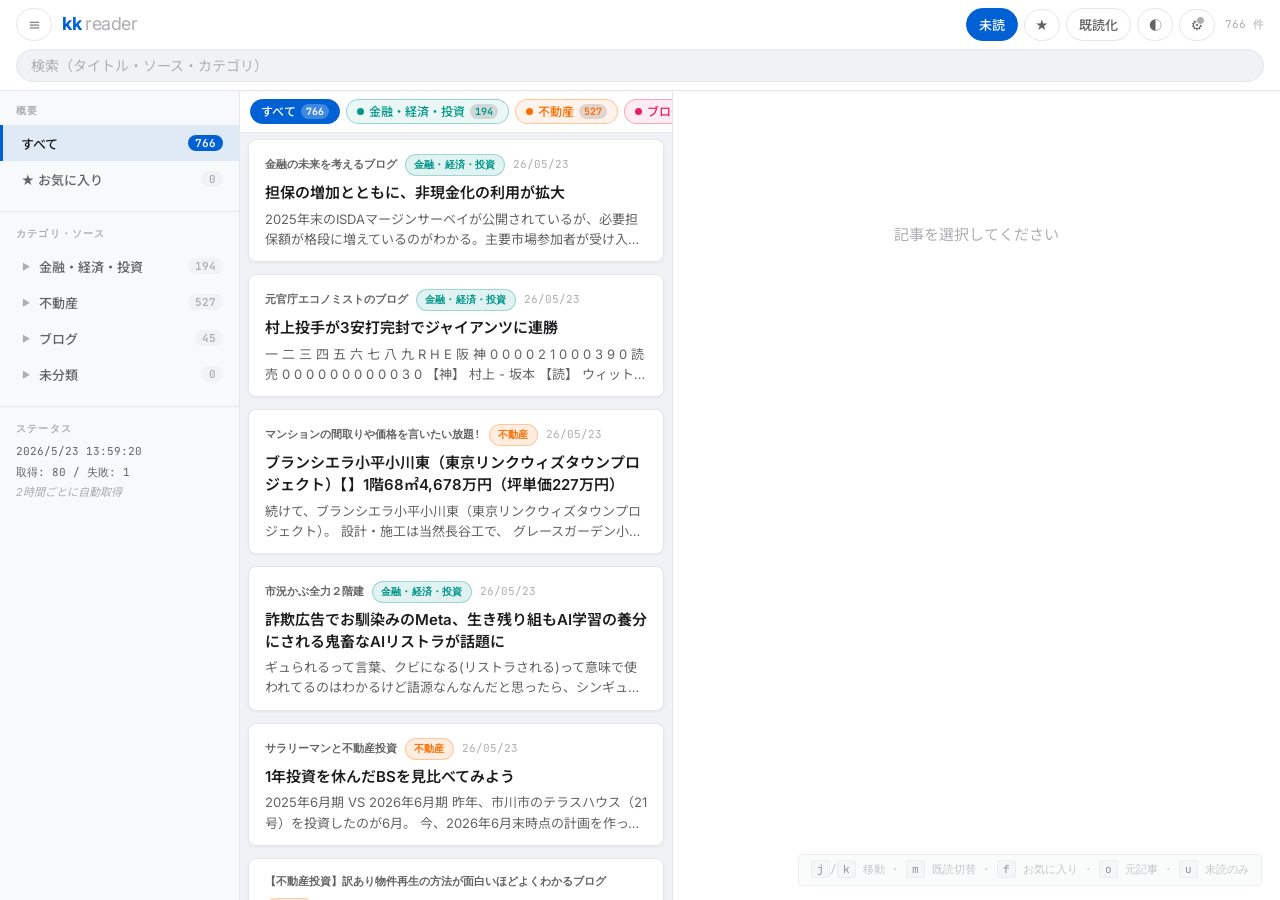
==== commit ff7bb75c: "feat: Feedly-style redesign + category ToC bar - Switch fonts from Noto Serif JP to Inter + Noto San" ====
--- a/docs/index.html
+++ b/docs/index.html
@@ -2,33 +2,44 @@
 <html lang="ja">
 <head>
   <script>
-    // update-020-token-via-url-hash: Token activation via URL fragment.
-    // Usage: https://kk-reader.pages.dev/#kk-sync-token=<TOKEN>
-    // Fragment (#) is used instead of query (?) so the token never appears in
-    // server logs, CDN access logs, or Referer headers. After capture, we strip
-    // the token from the address bar via history.replaceState.
-    (function () {
-      try {
-        var KEY = "kk-sync-token";
-        var hash = window.location.hash || "";
-        var m = hash.match(new RegExp("(?:^#|&)" + KEY + "=([^&]+)"));
-        if (!m) return;
-        var token = decodeURIComponent(m[1]);
-        if (token && token.length >= 16) {
-          localStorage.setItem(KEY, token);
+  // update-022-correct-token-key: Token activation via URL fragment + legacy migration.
+  // Usage: https://kk-reader.pages.dev/#token=<TOKEN>
+  // Fragment (#) is used instead of query (?) so the token never appears in
+  // server logs, CDN access logs, or Referer headers. After capture, we strip
+  // the token from the address bar via history.replaceState.
+  // Writes to kkreader.syncToken (the key sync.js actually reads).
+  (function () {
+    try {
+      var KEY = "kkreader.syncToken";
+      var LEGACY = "kk-sync-token";
+      // Migrate any value left in the legacy key (introduced briefly by
+      // update-020) into the correct key, then remove the legacy entry.
+      var legacy = localStorage.getItem(LEGACY);
+      if (legacy) {
+        if (!localStorage.getItem(KEY)) {
+          localStorage.setItem(KEY, legacy);
         }
-        var rest = hash
-          .replace(new RegExp("(?:^#|&)" + KEY + "=[^&]*"), "")
-          .replace(/^#?&/, "#")
-          .replace(/^#$/, "");
-        var cleanUrl =
-          window.location.pathname + window.location.search + rest;
-        window.history.replaceState(null, "", cleanUrl);
-      } catch (e) {
-        // Silent fail; let the app continue normal load.
+        localStorage.removeItem(LEGACY);
       }
-    })();
-  </script>
+      var hash = window.location.hash || "";
+      var m = hash.match(/(?:^#|&)token=([^&]+)/);
+      if (!m) return;
+      var token = decodeURIComponent(m[1]);
+      if (token && token.length >= 16) {
+        localStorage.setItem(KEY, token);
+      }
+      var rest = hash
+        .replace(/(?:^#|&)token=[^&]*/, "")
+        .replace(/^#?&/, "#")
+        .replace(/^#$/, "");
+      var cleanUrl =
+        window.location.pathname + window.location.search + rest;
+      window.history.replaceState(null, "", cleanUrl);
+    } catch (e) {
+      // Silent fail; let the app continue normal load.
+    }
+  })();
+</script>
 
 <meta charset="utf-8">
 <meta name="viewport" content="width=device-width, initial-scale=1, viewport-fit=cover">
@@ -37,7 +48,7 @@
 <title>kk reader</title>
 <link rel="preconnect" href="https://fonts.googleapis.com">
 <link rel="preconnect" href="https://fonts.gstatic.com" crossorigin>
-<link href="https://fonts.googleapis.com/css2?family=Noto+Serif+JP:wght@400;500;700&family=JetBrains+Mono:wght@400;500&display=swap" rel="stylesheet">
+<link href="https://fonts.googleapis.com/css2?family=Inter:wght@400;500;600;700&family=Noto+Sans+JP:wght@400;500;700&family=JetBrains+Mono:wght@400;500&display=swap" rel="stylesheet">
 <link rel="stylesheet" href="style.css">
 </head>
 <body data-theme="auto" data-mobile-view="list">
@@ -46,7 +57,7 @@
   <div class="topbar-row topbar-main">
     <div class="topbar-left">
       <button class="icon-btn icon-only" id="toggle-sidebar" title="サイドバー" aria-label="サイドバー">≡</button>
-      <h1 class="brand">kk <span class="brand-dim">reader</span></h1>
+      <h1 class="brand"><span class="brand-kk">kk</span> <span class="brand-dim">reader</span></h1>
     </div>
     <div class="topbar-right">
       <button class="filter-pill" id="filter-unread" data-active="true" title="未読のみ (u)">未読</button>
@@ -91,6 +102,7 @@
   </aside>
 
   <section class="article-list" id="article-list">
+    <div class="toc-bar" id="toc-bar"></div>
     <div class="list-empty" id="list-empty">読み込み中…</div>
   </section>
 
--- a/docs/style.css
+++ b/docs/style.css
@@ -1,63 +1,61 @@
 /* ========================================
-   kk reader — editorial / refined aesthetic
-   2026-05-06: 白基調 + 緑アクセント (emerald)
+   kk reader — Feedly-style modern design
+   2026-05: sans-serif + category color system
    ======================================== */
 
 :root {
-  /* light mode — 白基調 + 深緑アクセント */
   --bg: #ffffff;
-  --bg-elev: #fafbfa;
-  --bg-sunken: #f1f4f2;
-  --ink: #14181a;
-  --ink-mid: #4a514c;
-  --ink-dim: #8a918c;
-  --rule: #e3e7e4;
-  --rule-strong: #b8beb9;
-  --accent: #166534;          /* emerald-800 / 投資台帳的な深緑 */
-  --accent-soft: #86c69e;
-  --gold: #9a7e3a;
-  --read-fade: 0.4;
-
-  --serif: "Noto Serif JP", "Times New Roman", "YuMincho", "Hiragino Mincho ProN", serif;
+  --bg-elev: #f8f9fa;
+  --bg-sunken: #f0f2f5;
+  --ink: #1c1c1e;
+  --ink-mid: #636366;
+  --ink-dim: #aeaeb2;
+  --rule: #e5e5ea;
+  --rule-strong: #c7c7cc;
+  --accent: #0061d5;
+  --accent-soft: #4285f4;
+  --gold: #f59e0b;
+  --read-fade: 0.42;
+
+  --sans: "Inter", "Noto Sans JP", system-ui, -apple-system, sans-serif;
   --mono: "JetBrains Mono", ui-monospace, "Menlo", monospace;
 
-  --radius: 2px;
+  --radius: 8px;
+  --radius-sm: 4px;
   --pad: 16px;
   --topbar-h: 56px;
   --topbar-h-mobile: 100px;
-
-  /* タッチ適応の最小サイズ */
   --touch-min: 44px;
 }
 
 [data-theme="dark"] {
-  --bg: #0d100e;
-  --bg-elev: #141815;
-  --bg-sunken: #080a09;
-  --ink: #e5e8e6;
-  --ink-mid: #a0a8a3;
-  --ink-dim: #6a7268;
-  --rule: #232826;
-  --rule-strong: #3d433f;
-  --accent: #4ade80;          /* emerald-400 / ダーク用に明度を上げた緑 */
-  --accent-soft: #22c55e;
-  --gold: #c9a861;
+  --bg: #111111;
+  --bg-elev: #1c1c1e;
+  --bg-sunken: #080808;
+  --ink: #f2f2f7;
+  --ink-mid: #aeaeb2;
+  --ink-dim: #636366;
+  --rule: #2c2c2e;
+  --rule-strong: #3a3a3c;
+  --accent: #4fa8ff;
+  --accent-soft: #6ec0ff;
+  --gold: #ffd60a;
   --read-fade: 0.35;
 }
 
 @media (prefers-color-scheme: dark) {
   [data-theme="auto"] {
-    --bg: #0d100e;
-    --bg-elev: #141815;
-    --bg-sunken: #080a09;
-    --ink: #e5e8e6;
-    --ink-mid: #a0a8a3;
-    --ink-dim: #6a7268;
-    --rule: #232826;
-    --rule-strong: #3d433f;
-    --accent: #4ade80;
-    --accent-soft: #22c55e;
-    --gold: #c9a861;
+    --bg: #111111;
+    --bg-elev: #1c1c1e;
+    --bg-sunken: #080808;
+    --ink: #f2f2f7;
+    --ink-mid: #aeaeb2;
+    --ink-dim: #636366;
+    --rule: #2c2c2e;
+    --rule-strong: #3a3a3c;
+    --accent: #4fa8ff;
+    --accent-soft: #6ec0ff;
+    --gold: #ffd60a;
     --read-fade: 0.35;
   }
 }
@@ -65,1150 +63,555 @@
 * { box-sizing: border-box; }
 
 html, body {
-  margin: 0;
-  padding: 0;
+  margin: 0; padding: 0;
   background: var(--bg);
   color: var(--ink);
-  font-family: var(--serif);
-  font-feature-settings: "palt" 1;
+  font-family: var(--sans);
   -webkit-font-smoothing: antialiased;
   -moz-osx-font-smoothing: grayscale;
   -webkit-tap-highlight-color: transparent;
   overscroll-behavior-y: none;
 }
-
 html, body { height: 100%; }
-@supports (height: 100dvh) {
-  html, body { height: 100dvh; }
-}
-
-body {
-  display: flex;
-  flex-direction: column;
-  font-size: 15px;
-  line-height: 1.7;
-}
-
-button {
-  font-family: inherit;
-  cursor: pointer;
-}
-
-a {
-  color: var(--accent);
-  text-decoration: none;
-  border-bottom: 1px dotted currentColor;
-}
-a:hover { border-bottom-style: solid; }
-
+@supports (height: 100dvh) { html, body { height: 100dvh; } }
+body { display: flex; flex-direction: column; font-size: 15px; line-height: 1.6; }
+
+button { font-family: inherit; cursor: pointer; }
+a { color: var(--accent); text-decoration: none; }
+a:hover { text-decoration: underline; }
 kbd {
-  font-family: var(--mono);
-  font-size: 11px;
-  padding: 1px 5px;
-  background: var(--bg-sunken);
-  border: 1px solid var(--rule);
-  border-radius: 3px;
+  font-family: var(--mono); font-size: 11px; padding: 1px 5px;
+  background: var(--bg-sunken); border: 1px solid var(--rule); border-radius: 3px;
   color: var(--ink-mid);
 }
-
-input, textarea, select {
-  font-size: 16px; /* iOS Safari の自動ズーム防止 */
-}
-
-/* ============== Top bar ============== */
+input, textarea, select { font-size: 16px; }
+
+/* ============== Topbar ============== */
 
 .topbar {
-  background: var(--bg-elev);
+  background: var(--bg);
   border-bottom: 1px solid var(--rule);
-  position: sticky;
-  top: 0;
-  z-index: 100;
-  flex-shrink: 0;
-}
-
-.topbar-row {
-  display: flex;
-  align-items: center;
-  padding: 8px 20px;
-  gap: 12px;
-}
-
-.topbar-main {
-  justify-content: space-between;
-}
-
-.topbar-search {
-  padding-top: 0;
-}
-
-.topbar-search input {
-  flex: 1;
-}
-
-.topbar-left { display: flex; align-items: center; gap: 12px; min-width: 0; }
+  position: sticky; top: 0; z-index: 100; flex-shrink: 0;
+}
+.topbar-row { display: flex; align-items: center; padding: 8px 16px; gap: 10px; }
+.topbar-main { justify-content: space-between; }
+.topbar-search { padding-top: 0; }
+.topbar-search input { flex: 1; }
+.topbar-left { display: flex; align-items: center; gap: 10px; min-width: 0; }
 .topbar-right { display: flex; align-items: center; gap: 6px; flex-wrap: wrap; }
 
 .brand {
-  margin: 0;
-  font-size: 20px;
-  font-weight: 700;
-  letter-spacing: -0.01em;
-  font-feature-settings: "palt" 1;
-  white-space: nowrap;
-}
-.brand-dim {
-  font-weight: 400;
-  color: var(--ink-dim);
-  font-style: italic;
-}
+  margin: 0; font-size: 18px; font-weight: 700;
+  letter-spacing: -0.02em; white-space: nowrap; color: var(--ink);
+}
+.brand-kk { color: var(--accent); }
+.brand-dim { font-weight: 400; color: var(--ink-dim); }
 
 #search {
-  width: 100%;
-  padding: 6px 12px;
-  font-family: var(--serif);
-  font-size: 14px;
-  background: var(--bg-sunken);
-  border: 1px solid var(--rule);
-  border-radius: var(--radius);
-  color: var(--ink);
-  transition: border-color 0.15s;
-}
-#search:focus {
-  outline: none;
-  border-color: var(--accent);
-}
+  width: 100%; padding: 7px 14px;
+  font-family: var(--sans); font-size: 14px;
+  background: var(--bg-sunken); border: 1px solid var(--rule); border-radius: 20px;
+  color: var(--ink); transition: border-color 0.15s, background 0.15s;
+}
+#search:focus { outline: none; border-color: var(--accent); background: var(--bg); }
+#search::placeholder { color: var(--ink-dim); }
 
 .icon-btn, .filter-pill {
-  font-family: var(--serif);
-  font-size: 13px;
-  padding: 6px 12px;
-  background: transparent;
-  border: 1px solid var(--rule);
-  border-radius: var(--radius);
-  color: var(--ink-mid);
-  transition: all 0.12s;
-  min-height: 32px;
-}
-.icon-btn.icon-only, .filter-pill.icon-only {
-  width: 36px;
-  padding: 6px;
-  text-align: center;
-}
+  font-family: var(--sans); font-size: 13px; font-weight: 500;
+  padding: 6px 12px; background: transparent;
+  border: 1px solid var(--rule); border-radius: 20px;
+  color: var(--ink-mid); transition: all 0.12s; min-height: 32px;
+}
+.icon-btn.icon-only, .filter-pill.icon-only { width: 36px; padding: 6px; text-align: center; }
 .icon-btn:hover, .filter-pill:hover {
-  border-color: var(--rule-strong);
-  color: var(--ink);
+  border-color: var(--accent); color: var(--accent);
+  background: color-mix(in srgb, var(--accent) 8%, transparent);
 }
 .filter-pill[data-active="true"] {
-  background: var(--accent);
-  border-color: var(--accent);
-  color: var(--bg-elev);
-}
-[data-theme="dark"] .filter-pill[data-active="true"] {
-  color: var(--bg);
-}
-
-.status {
-  font-family: var(--mono);
-  font-size: 11px;
-  color: var(--ink-dim);
-  margin-left: 6px;
-  white-space: nowrap;
-}
+  background: var(--accent); border-color: var(--accent); color: #fff;
+}
+
+.status { font-family: var(--mono); font-size: 11px; color: var(--ink-dim); margin-left: 4px; white-space: nowrap; }
 
 /* ============== Layout ============== */
 
 .layout {
   display: grid;
-  grid-template-columns: 240px minmax(360px, 1fr) minmax(420px, 1.4fr);
-  flex: 1;
-  min-height: 0;
-}
-
-@media (max-width: 1100px) {
-  .layout {
-    grid-template-columns: 220px 1fr;
-  }
-  .article-detail { display: none; }
-  .article-detail.show {
-    display: flex;
-    flex-direction: column;
-    position: fixed;
-    inset: var(--topbar-h) 0 0 0;
-    z-index: 50;
-    background: var(--bg);
-  }
-}
-
-@media (max-width: 720px) {
-  .layout {
-    grid-template-columns: 1fr;
-  }
-  .sidebar {
-    position: fixed;
-    inset: var(--topbar-h-mobile) 0 0 0;
-    z-index: 60;
-    transform: translateX(-100%);
-    transition: transform 0.22s ease;
-    width: 84%;
-    max-width: 340px;
-    box-shadow: 4px 0 24px rgba(0,0,0,0.18);
-  }
-  .sidebar.show {
-    transform: translateX(0);
-  }
-  .article-detail.show {
-    inset: 0 0 0 0;
-    z-index: 70;
-  }
+  grid-template-columns: 240px minmax(340px, 1fr) minmax(400px, 1.4fr);
+  flex: 1; min-height: 0;
 }
 
 /* ============== Sidebar ============== */
 
 .sidebar {
-  background: var(--bg-sunken);
-  border-right: 1px solid var(--rule);
-  overflow-y: auto;
-  padding: 14px 0;
-  -webkit-overflow-scrolling: touch;
+  background: var(--bg-elev); border-right: 1px solid var(--rule);
+  overflow-y: auto; padding: 12px 0; -webkit-overflow-scrolling: touch;
 }
 
 .sidebar-backdrop {
-  display: none;
-  position: fixed;
-  inset: 0;
-  background: rgba(0,0,0,0.4);
-  z-index: 55;
-  opacity: 0;
-  transition: opacity 0.2s;
-  pointer-events: none;
-}
-.sidebar-backdrop.show {
-  display: block;
-  opacity: 1;
-  pointer-events: auto;
-}
-@media (min-width: 721px) {
-  .sidebar-backdrop { display: none !important; }
-}
+  display: none; position: fixed; inset: 0;
+  background: rgba(0,0,0,0.4); z-index: 55;
+  opacity: 0; transition: opacity 0.2s; pointer-events: none;
+}
+.sidebar-backdrop.show { display: block; opacity: 1; pointer-events: auto; }
+@media (min-width: 721px) { .sidebar-backdrop { display: none !important; } }
 
 .sidebar-section {
-  padding: 0 0 18px;
-  border-bottom: 1px dashed var(--rule);
-  margin-bottom: 18px;
+  padding: 0 0 14px; border-bottom: 1px solid var(--rule); margin-bottom: 14px;
 }
 .sidebar-section:last-child { border-bottom: none; }
 
 .sidebar-head {
-  font-size: 10px;
-  font-weight: 700;
-  letter-spacing: 0.15em;
-  text-transform: uppercase;
-  color: var(--ink-dim);
-  padding: 0 18px 8px;
-  font-family: var(--mono);
+  font-size: 10px; font-weight: 700; letter-spacing: 0.12em;
+  text-transform: uppercase; color: var(--ink-dim);
+  padding: 0 16px 6px; font-family: var(--mono);
 }
 
 .cat-row {
-  display: flex;
-  width: 100%;
-  align-items: center;
-  gap: 6px;
-  padding: 8px 18px;
-  background: transparent;
-  border: none;
-  text-align: left;
-  font-family: var(--serif);
-  font-size: 14px;
-  color: var(--ink-mid);
-  border-left: 2px solid transparent;
-  transition: all 0.1s;
-  min-height: 36px;
-}
-.cat-row:hover {
-  background: var(--bg-elev);
+  display: flex; width: 100%; align-items: center; gap: 6px;
+  padding: 8px 16px; background: transparent; border: none;
+  text-align: left; font-family: var(--sans); font-size: 13px; font-weight: 500;
+  color: var(--ink-mid); border-left: 3px solid transparent;
+  transition: all 0.1s; min-height: 36px;
+}
+.cat-row:hover { background: var(--bg-sunken); color: var(--ink); }
+.cat-row[data-active="true"] {
+  background: color-mix(in srgb, var(--cat-color, var(--accent)) 10%, var(--bg-elev));
+  border-left-color: var(--cat-color, var(--accent));
   color: var(--ink);
 }
-.cat-row[data-active="true"] {
-  background: var(--bg-elev);
-  border-left-color: var(--accent);
-  color: var(--ink);
-  font-weight: 500;
-}
-.cat-row.top-row {
-  padding-left: 20px;
-}
+.cat-row.top-row { padding-left: 18px; }
+
 .cat-caret {
-  display: inline-block;
-  width: 14px;
+  display: inline-block; width: 14px; flex-shrink: 0;
+  color: var(--ink-dim); font-size: 9px;
+  transition: transform 0.15s; text-align: center;
+}
+.cat-row[data-expanded="true"] .cat-caret { transform: rotate(90deg); }
+.cat-row.top-row .cat-caret { display: none; }
+
+.cat-name { flex: 1; overflow: hidden; text-overflow: ellipsis; white-space: nowrap; }
+
+.cat-count {
+  font-family: var(--mono); font-size: 11px; font-weight: 600;
+  color: var(--ink-dim); background: var(--bg-sunken);
+  padding: 1px 7px; border-radius: 10px; min-width: 22px; text-align: center;
+}
+.cat-row[data-active="true"] .cat-count {
+  background: var(--cat-color, var(--accent)); color: #fff;
+}
+
+.feed-list { background: rgba(0,0,0,0.02); }
+[data-theme="dark"] .feed-list { background: rgba(255,255,255,0.02); }
+
+.feed-row {
+  display: flex; width: 100%; align-items: center; gap: 8px;
+  padding: 6px 16px 6px 32px; background: transparent; border: none;
+  text-align: left; font-family: var(--sans); font-size: 12px;
+  color: var(--ink-dim); border-left: 3px solid transparent;
+  transition: all 0.1s; min-height: 30px;
+}
+.feed-row:hover { background: var(--bg-sunken); color: var(--ink); }
+.feed-row[data-active="true"] {
+  background: var(--bg-sunken); border-left-color: var(--cat-color, var(--accent));
+  color: var(--ink); font-weight: 500;
+}
+.feed-row[data-inactive="true"] { opacity: 0.4; font-style: italic; }
+.feed-name { flex: 1; overflow: hidden; text-overflow: ellipsis; white-space: nowrap; }
+.feed-count { font-family: var(--mono); font-size: 10px; color: var(--ink-dim); flex-shrink: 0; }
+
+.fetch-status { font-family: var(--mono); font-size: 11px; color: var(--ink-mid); padding: 0 16px; line-height: 1.5; }
+.hint { font-size: 11px; color: var(--ink-dim); font-style: italic; padding: 4px 16px 0; line-height: 1.5; }
+
+/* ============== ToC bar ============== */
+
+.toc-bar {
+  display: flex; gap: 6px; padding: 8px 10px;
+  overflow-x: auto; border-bottom: 1px solid var(--rule);
+  background: var(--bg); position: sticky; top: 0; z-index: 10;
+  -webkit-overflow-scrolling: touch; scrollbar-width: none; flex-shrink: 0;
+}
+.toc-bar::-webkit-scrollbar { display: none; }
+.toc-bar:empty { display: none; }
+
+.toc-pill {
+  display: inline-flex; align-items: center; gap: 5px;
+  padding: 4px 10px; border-radius: 14px; border: 1px solid var(--rule);
+  background: var(--bg-elev); font-family: var(--sans); font-size: 12px;
+  font-weight: 500; color: var(--ink-mid); white-space: nowrap;
+  cursor: pointer; transition: all 0.15s; flex-shrink: 0;
+}
+.toc-pill:hover { border-color: var(--rule-strong); color: var(--ink); }
+.toc-pill[data-active="true"] { background: var(--accent); border-color: var(--accent); color: #fff; }
+
+.toc-pill[data-cat]:not([data-cat="__all"]):not([data-cat="__fav"]) {
+  border-color: color-mix(in srgb, var(--cat-color) 35%, transparent);
+  color: var(--cat-color);
+  background: color-mix(in srgb, var(--cat-color) 8%, var(--bg));
+}
+.toc-pill[data-cat]:not([data-cat="__all"]):not([data-cat="__fav"])[data-active="true"] {
+  background: var(--cat-color); border-color: var(--cat-color); color: #fff;
+}
+
+.toc-dot {
+  width: 7px; height: 7px; border-radius: 50%;
+  background: var(--cat-color, var(--ink-dim)); flex-shrink: 0;
+}
+.toc-pill[data-active="true"] .toc-dot { background: rgba(255,255,255,0.7); }
+.toc-name { line-height: 1; }
+.toc-count {
+  font-family: var(--mono); font-size: 10px; font-weight: 700;
+  background: rgba(0,0,0,0.12); color: inherit;
+  padding: 1px 5px; border-radius: 8px; min-width: 16px; text-align: center;
+}
+.toc-pill[data-active="true"] .toc-count { background: rgba(255,255,255,0.25); }
+
+/* ============== Article list ============== */
+
+.article-list {
+  background: var(--bg-sunken); overflow-y: auto;
+  border-right: 1px solid var(--rule); -webkit-overflow-scrolling: touch;
+  display: flex; flex-direction: column;
+}
+
+.list-empty {
+  padding: 60px 20px; text-align: center; color: var(--ink-dim); flex: 1;
+}
+
+.row {
+  display: block; padding: 14px 16px 12px;
+  background: var(--bg); border: 1px solid var(--rule); border-radius: var(--radius);
+  margin: 6px 8px; cursor: pointer; position: relative;
+  box-shadow: 0 1px 3px rgba(0,0,0,0.05);
+  transition: box-shadow 0.15s, border-color 0.15s;
   flex-shrink: 0;
-  color: var(--ink-dim);
-  font-size: 10px;
-  transition: transform 0.15s;
-  text-align: center;
-}
-.cat-row[data-expanded="true"] .cat-caret {
-  transform: rotate(90deg);
-}
-.cat-row.top-row .cat-caret {
-  display: none;
-}
-.cat-name {
-  flex: 1;
-  overflow: hidden;
-  text-overflow: ellipsis;
-  white-space: nowrap;
-}
-.cat-count {
-  font-family: var(--mono);
-  font-size: 11px;
-  color: var(--ink-dim);
-  background: var(--bg);
-  padding: 1px 7px;
-  border-radius: 10px;
-  min-width: 24px;
-  text-align: center;
-}
-.cat-row[data-active="true"] .cat-count {
-  background: var(--accent);
-  color: var(--bg-elev);
-}
-[data-theme="dark"] .cat-row[data-active="true"] .cat-count {
-  color: var(--bg);
-}
-
-.feed-list {
-  background: rgba(0,0,0,0.02);
-}
-[data-theme="dark"] .feed-list {
-  background: rgba(255,255,255,0.02);
-}
-
-.feed-row {
-  display: flex;
-  width: 100%;
-  align-items: center;
-  gap: 8px;
-  padding: 6px 18px 6px 38px;
-  background: transparent;
-  border: none;
-  text-align: left;
-  font-family: var(--serif);
-  font-size: 13px;
-  color: var(--ink-dim);
-  border-left: 2px solid transparent;
-  transition: all 0.1s;
-  min-height: 32px;
-}
-.feed-row:hover {
-  background: var(--bg-elev);
-  color: var(--ink);
-}
-.feed-row[data-active="true"] {
-  background: var(--bg-elev);
-  border-left-color: var(--accent);
-  color: var(--ink);
-  font-weight: 500;
-}
-.feed-row[data-inactive="true"] {
-  opacity: 0.4;
-  font-style: italic;
-}
-.feed-name {
-  flex: 1;
-  overflow: hidden;
-  text-overflow: ellipsis;
-  white-space: nowrap;
-}
-.feed-count {
-  font-family: var(--mono);
-  font-size: 10px;
-  color: var(--ink-dim);
-  flex-shrink: 0;
-}
-
-.fetch-status {
-  font-family: var(--mono);
-  font-size: 11px;
-  color: var(--ink-mid);
-  padding: 0 18px;
-  line-height: 1.5;
-}
-.hint {
-  font-size: 11px;
-  color: var(--ink-dim);
-  font-style: italic;
-  padding: 4px 18px 0;
-  line-height: 1.5;
-}
-
-/* ============== Article list ============== */
-
-.article-list {
-  background: var(--bg);
-  overflow-y: auto;
-  border-right: 1px solid var(--rule);
-  -webkit-overflow-scrolling: touch;
-}
-
-.list-empty {
-  padding: 60px 20px;
-  text-align: center;
-  color: var(--ink-dim);
-  font-style: italic;
-}
-
-.row {
-  display: block;
-  padding: 14px 20px 14px 22px;
-  border-bottom: 1px solid var(--rule);
-  cursor: pointer;
-  position: relative;
-  transition: background 0.1s;
-  border-left: 3px solid transparent;
-}
-.row:hover {
-  background: var(--bg-elev);
-}
+}
+.row:hover { border-color: var(--rule-strong); box-shadow: 0 2px 8px rgba(0,0,0,0.1); }
 .row[data-selected="true"] {
-  background: var(--bg-elev);
-  border-left-color: var(--accent);
-}
-.row[data-read="true"] {
-  opacity: var(--read-fade);
-}
-.row[data-read="true"] .row-title {
-  font-weight: 400;
-}
+  border-color: var(--accent);
+  box-shadow: 0 0 0 2px color-mix(in srgb, var(--accent) 20%, transparent);
+}
+.row[data-read="true"] { opacity: var(--read-fade); }
+.row[data-read="true"] .row-title { font-weight: 400; }
 
 .row-meta {
-  display: flex;
-  gap: 10px;
-  align-items: center;
-  font-size: 11px;
-  font-family: var(--mono);
-  color: var(--ink-dim);
-  margin-bottom: 4px;
-  flex-wrap: wrap;
-}
-.row-source {
-  font-weight: 500;
-  color: var(--accent);
-  letter-spacing: 0.02em;
-}
+  display: flex; gap: 8px; align-items: center;
+  font-size: 11px; font-family: var(--mono);
+  color: var(--ink-dim); margin-bottom: 6px; flex-wrap: wrap;
+}
+.row-source { font-weight: 600; color: var(--ink-mid); }
 .row-cat {
-  padding: 1px 6px;
-  border: 1px solid var(--rule);
-  border-radius: 2px;
-  color: var(--ink-mid);
+  padding: 2px 8px; border-radius: 12px;
+  font-size: 10px; font-weight: 700; letter-spacing: 0.02em;
+  background: color-mix(in srgb, var(--cat-color, #888) 12%, var(--bg));
+  color: var(--cat-color, var(--ink-mid));
+  border: 1px solid color-mix(in srgb, var(--cat-color, #888) 30%, transparent);
 }
 .row-date { color: var(--ink-dim); }
 
-.row-title {
-  margin: 0 0 6px;
-  font-size: 16px;
-  font-weight: 500;
-  line-height: 1.4;
-  letter-spacing: -0.005em;
-  color: var(--ink);
-}
+.row-title { margin: 0 0 5px; font-size: 15px; font-weight: 600; line-height: 1.45; color: var(--ink); }
 .row-summary {
-  margin: 0;
-  font-size: 13px;
-  line-height: 1.6;
-  color: var(--ink-mid);
-  display: -webkit-box;
-  -webkit-line-clamp: 2;
-  -webkit-box-orient: vertical;
-  overflow: hidden;
+  margin: 0; font-size: 13px; line-height: 1.55; color: var(--ink-mid);
+  display: -webkit-box; -webkit-line-clamp: 2; -webkit-box-orient: vertical; overflow: hidden;
 }
 
 .row-actions {
-  position: absolute;
-  top: 8px;
-  right: 8px;
-  display: flex;
-  gap: 2px;
-  opacity: 0;
-  transition: opacity 0.15s;
-}
-.row:hover .row-actions,
-.row[data-selected="true"] .row-actions {
-  opacity: 1;
-}
-@media (hover: none) {
-  /* タッチデバイスでは常時表示 */
-  .row-actions { opacity: 0.7; }
-}
+  position: absolute; top: 8px; right: 8px;
+  display: flex; gap: 2px; opacity: 0; transition: opacity 0.15s;
+}
+.row:hover .row-actions, .row[data-selected="true"] .row-actions { opacity: 1; }
+@media (hover: none) { .row-actions { opacity: 0.7; } }
+
 .row-fav, .row-read {
-  background: transparent;
-  border: none;
-  font-size: 16px;
-  width: 36px;
-  height: 36px;
-  padding: 0;
-  color: var(--ink-dim);
-  border-radius: 4px;
-}
-.row-fav:hover, .row-read:hover {
-  background: var(--bg-sunken);
-  color: var(--ink);
-}
-.row[data-fav="true"] .row-fav {
-  color: var(--gold);
-}
+  background: transparent; border: none; font-size: 15px;
+  width: 32px; height: 32px; padding: 0;
+  color: var(--ink-dim); border-radius: 6px;
+}
+.row-fav:hover, .row-read:hover { background: var(--bg-sunken); color: var(--ink); }
+.row[data-fav="true"] .row-fav { color: var(--gold); }
 .row[data-read="true"] .row-read::after { content: "○"; }
 .row[data-read="false"] .row-read::after { content: "●"; color: var(--accent); }
 
-.load-more-wrap {
-  padding: 24px;
-  text-align: center;
-}
+.load-more-wrap { padding: 12px 8px 16px; text-align: center; }
 .load-more {
-  padding: 10px 20px;
-  background: transparent;
-  border: 1px solid var(--rule);
-  color: var(--ink-mid);
-  font-family: var(--serif);
-  font-size: 13px;
-  border-radius: var(--radius);
-  min-height: var(--touch-min);
-}
-.load-more:hover {
-  border-color: var(--accent);
-  color: var(--accent);
-}
+  padding: 10px 24px; background: var(--bg);
+  border: 1px solid var(--rule); color: var(--ink-mid);
+  font-family: var(--sans); font-size: 13px; font-weight: 500;
+  border-radius: 20px; min-height: var(--touch-min); transition: all 0.15s;
+}
+.load-more:hover { border-color: var(--accent); color: var(--accent); }
 
 /* ============== Detail ============== */
 
 .article-detail {
-  background: var(--bg-elev);
-  display: flex;
-  flex-direction: column;
-  overflow: hidden;
+  background: var(--bg); display: flex; flex-direction: column; overflow: hidden;
 }
 
 .detail-mobile-header {
-  display: none;
-  align-items: center;
-  gap: 12px;
-  padding: 8px 16px;
-  border-bottom: 1px solid var(--rule);
-  background: var(--bg-elev);
-  flex-shrink: 0;
+  display: none; align-items: center; gap: 12px;
+  padding: 8px 16px; border-bottom: 1px solid var(--rule);
+  background: var(--bg); flex-shrink: 0;
 }
 .detail-mobile-header .icon-btn {
-  font-size: 18px;
-  width: var(--touch-min);
-  height: var(--touch-min);
-  padding: 0;
-  display: flex;
-  align-items: center;
-  justify-content: center;
+  font-size: 18px; width: var(--touch-min); height: var(--touch-min);
+  padding: 0; display: flex; align-items: center; justify-content: center;
 }
 .detail-mobile-title {
-  flex: 1;
-  font-size: 13px;
-  color: var(--ink-mid);
-  overflow: hidden;
-  text-overflow: ellipsis;
-  white-space: nowrap;
-  font-style: italic;
-}
-
-@media (max-width: 1100px) {
-  .article-detail.show .detail-mobile-header {
-    display: flex;
-  }
+  flex: 1; font-size: 13px; color: var(--ink-mid);
+  overflow: hidden; text-overflow: ellipsis; white-space: nowrap;
 }
 
 .detail-content {
-  overflow-y: auto;
-  padding: 36px 48px;
-  -webkit-overflow-scrolling: touch;
-  flex: 1;
-}
-@media (max-width: 1100px) {
-  .detail-content { padding: 28px 36px; }
-}
-@media (max-width: 720px) {
-  .detail-content { padding: 20px 16px; }
-}
-
-.detail-empty {
-  color: var(--ink-dim);
-  font-style: italic;
-  text-align: center;
-  padding-top: 100px;
-}
+  overflow-y: auto; padding: 32px 48px;
+  -webkit-overflow-scrolling: touch; flex: 1;
+}
+
+.detail-empty { color: var(--ink-dim); text-align: center; padding-top: 100px; }
 
 .detail-meta {
-  font-family: var(--mono);
-  font-size: 11px;
-  color: var(--ink-dim);
-  letter-spacing: 0.02em;
-  margin-bottom: 8px;
-  text-transform: uppercase;
+  font-family: var(--mono); font-size: 11px; color: var(--ink-dim);
+  letter-spacing: 0.02em; margin-bottom: 8px; text-transform: uppercase;
 }
 .detail-meta .accent { color: var(--accent); }
 
 .detail-title {
-  font-size: 28px;
-  font-weight: 700;
-  line-height: 1.35;
-  margin: 0 0 6px;
-  color: var(--ink);
-  letter-spacing: -0.012em;
-}
-@media (max-width: 720px) {
-  .detail-title { font-size: 22px; }
-}
-
-.detail-source {
-  font-size: 13px;
-  color: var(--ink-mid);
-  margin-bottom: 24px;
-  font-style: italic;
-}
-.detail-source a {
-  color: var(--accent);
-  font-style: normal;
-}
+  font-size: 26px; font-weight: 700; line-height: 1.35;
+  margin: 0 0 8px; color: var(--ink); letter-spacing: -0.01em;
+}
+.detail-source { font-size: 13px; color: var(--ink-mid); margin-bottom: 20px; }
+.detail-source a { color: var(--accent); }
 
 .detail-toolbar {
-  display: flex;
-  gap: 8px;
-  padding: 12px 0;
-  margin-bottom: 24px;
-  border-top: 1px solid var(--rule);
-  border-bottom: 1px solid var(--rule);
-  flex-wrap: wrap;
+  display: flex; gap: 8px; padding: 12px 0; margin-bottom: 24px;
+  border-top: 1px solid var(--rule); border-bottom: 1px solid var(--rule); flex-wrap: wrap;
 }
 .detail-toolbar button {
-  padding: 8px 14px;
-  background: transparent;
-  border: 1px solid var(--rule);
-  border-radius: var(--radius);
-  font-family: var(--serif);
-  font-size: 13px;
-  color: var(--ink-mid);
-  min-height: var(--touch-min);
-}
-.detail-toolbar button:hover {
-  border-color: var(--accent);
-  color: var(--accent);
-}
+  padding: 7px 14px; background: transparent; border: 1px solid var(--rule);
+  border-radius: 20px; font-family: var(--sans); font-size: 13px; font-weight: 500;
+  color: var(--ink-mid); min-height: var(--touch-min); transition: all 0.12s;
+}
+.detail-toolbar button:hover { border-color: var(--accent); color: var(--accent); }
 .detail-toolbar button[data-active="true"] {
-  background: var(--accent);
-  border-color: var(--accent);
-  color: var(--bg-elev);
+  background: var(--accent); border-color: var(--accent); color: #fff;
 }
 
 .detail-body {
-  font-size: 16px;
-  line-height: 1.85;
-  color: var(--ink-mid);
-  max-width: 68ch;
+  font-size: 16px; line-height: 1.8; color: var(--ink-mid); max-width: 68ch;
 }
 .detail-body p { margin: 0 0 1em; }
-.detail-body img,
-.detail-body video,
-.detail-body iframe {
-  max-width: 100%;
-  height: auto;
-}
-.detail-body a {
-  color: var(--accent);
-  word-break: break-word;
-}
+.detail-body img, .detail-body video, .detail-body iframe { max-width: 100%; height: auto; }
+.detail-body a { color: var(--accent); word-break: break-word; }
 .detail-body blockquote {
-  border-left: 2px solid var(--accent);
-  margin: 1em 0;
-  padding-left: 16px;
-  color: var(--ink-dim);
-  font-style: italic;
-}
-.detail-body pre,
-.detail-body code {
-  font-family: var(--mono);
-  font-size: 13px;
-  background: var(--bg-sunken);
-  padding: 1px 4px;
-  border-radius: 2px;
-}
-.detail-body pre {
-  padding: 12px;
-  overflow-x: auto;
-}
-.detail-body h1, .detail-body h2, .detail-body h3 {
-  font-family: var(--serif);
-  color: var(--ink);
-  margin-top: 1.5em;
-}
+  border-left: 3px solid var(--accent); margin: 1em 0;
+  padding-left: 16px; color: var(--ink-dim);
+}
+.detail-body pre, .detail-body code {
+  font-family: var(--mono); font-size: 13px;
+  background: var(--bg-sunken); padding: 1px 4px; border-radius: 4px;
+}
+.detail-body pre { padding: 12px; overflow-x: auto; }
+.detail-body h1, .detail-body h2, .detail-body h3 { color: var(--ink); margin-top: 1.5em; }
 
 /* ============== Misc ============== */
 
 .shortcuts-hint {
-  position: fixed;
-  bottom: 14px;
-  right: 18px;
-  padding: 6px 12px;
-  background: var(--bg-elev);
-  border: 1px solid var(--rule);
-  border-radius: var(--radius);
-  font-size: 11px;
-  color: var(--ink-dim);
-  font-family: var(--mono);
-  opacity: 0.7;
-  pointer-events: none;
-  transition: opacity 0.2s;
-}
-@media (max-width: 1100px) {
-  .shortcuts-hint { display: none; }
-}
-
-::-webkit-scrollbar {
-  width: 10px;
-  height: 10px;
-}
+  position: fixed; bottom: 14px; right: 18px;
+  padding: 6px 12px; background: var(--bg-elev);
+  border: 1px solid var(--rule); border-radius: var(--radius-sm);
+  font-size: 11px; color: var(--ink-dim); font-family: var(--mono);
+  opacity: 0.7; pointer-events: none;
+}
+
+::-webkit-scrollbar { width: 8px; height: 8px; }
 ::-webkit-scrollbar-track { background: transparent; }
 ::-webkit-scrollbar-thumb {
-  background: var(--rule);
-  border: 2px solid transparent;
-  background-clip: padding-box;
-  border-radius: 10px;
+  background: var(--rule-strong); border: 2px solid transparent;
+  background-clip: padding-box; border-radius: 8px;
 }
 ::-webkit-scrollbar-thumb:hover {
-  background: var(--rule-strong);
-  background-clip: padding-box;
-  border: 2px solid transparent;
-}
-
-/* ============================================================
-   Responsive overrides (must come AFTER all base styles)
-   ベーススタイルでの display: flex 等を媒体クエリで上書きするため、
-   このセクションは必ずファイル末尾に置く
-   ============================================================ */
+  background: var(--ink-dim); background-clip: padding-box; border: 2px solid transparent;
+}
+
+/* ============== Responsive ============== */
 
 @media (max-width: 1100px) {
   .layout { grid-template-columns: 220px 1fr; }
   .article-detail { display: none; }
   .article-detail.show {
-    display: flex;
-    flex-direction: column;
-    position: fixed;
-    inset: var(--topbar-h) 0 0 0;
-    z-index: 50;
-    background: var(--bg);
+    display: flex; flex-direction: column; position: fixed;
+    inset: var(--topbar-h) 0 0 0; z-index: 50; background: var(--bg);
   }
   .article-detail.show .detail-mobile-header { display: flex; }
+  .detail-content { padding: 24px 32px; }
+  .shortcuts-hint { display: none; }
 }
 
 @media (max-width: 720px) {
   .layout { grid-template-columns: 1fr; }
   .sidebar {
-    position: fixed;
-    inset: var(--topbar-h-mobile) 0 0 0;
-    z-index: 60;
-    transform: translateX(-100%);
-    transition: transform 0.22s ease;
-    width: 84%;
-    max-width: 340px;
-    box-shadow: 4px 0 24px rgba(0,0,0,0.18);
+    position: fixed; inset: var(--topbar-h-mobile) 0 0 0; z-index: 60;
+    transform: translateX(-100%); transition: transform 0.22s ease;
+    width: 84%; max-width: 340px; box-shadow: 4px 0 24px rgba(0,0,0,0.18);
   }
   .sidebar.show { transform: translateX(0); }
-  .article-detail.show { inset: 0 0 0 0; z-index: 110; }
+  .article-detail.show { inset: 0; z-index: 110; }
   .detail-content { padding: 20px 16px; }
   .detail-title { font-size: 22px; }
-}
-
-/* ============== Settings Modal & Sync Badge ============== */
-
-#sync-badge {
-  display: inline-block;
-  position: relative;
-  font-size: 14px;
-  line-height: 1;
-}
-#sync-badge::after {
-  content: "";
-  position: absolute;
-  top: -2px;
-  right: -2px;
-  width: 7px;
-  height: 7px;
-  border-radius: 50%;
-  background: var(--ink-dim);
-  border: 1px solid var(--bg-elev);
-}
-#sync-badge[data-state="on"]::after { background: var(--accent); }
-#sync-badge[data-state="error"]::after { background: #c0392b; }
-#sync-badge[data-state="off"]::after { background: var(--ink-dim); }
-
-.settings-modal {
-  display: none;
-  position: fixed;
-  inset: 0;
-  z-index: 200;
-}
-.settings-modal.show { display: block; }
-
-.settings-backdrop {
-  position: absolute;
-  inset: 0;
-  background: rgba(0,0,0,0.5);
-}
-
-.settings-panel {
-  position: relative;
-  margin: 5vh auto 0;
-  max-width: 540px;
-  background: var(--bg-elev);
-  border: 1px solid var(--rule);
-  border-radius: 4px;
-  box-shadow: 0 8px 32px rgba(0,0,0,0.2);
-  max-height: 90vh;
-  display: flex;
-  flex-direction: column;
-}
-
-@media (max-width: 720px) {
-  .settings-panel {
-    margin: 0;
-    max-width: none;
-    height: 100vh;
-    height: 100dvh;
-    max-height: none;
-    border: none;
-    border-radius: 0;
-  }
-}
-
-.settings-head {
-  display: flex;
-  align-items: center;
-  justify-content: space-between;
-  padding: 16px 24px;
-  border-bottom: 1px solid var(--rule);
-  flex-shrink: 0;
-}
-.settings-head h2 {
-  margin: 0;
-  font-size: 18px;
-  font-weight: 700;
-  color: var(--ink);
-}
-.settings-head .icon-btn {
-  font-size: 20px;
-  width: 36px;
-  height: 36px;
-  padding: 0;
-  display: flex;
-  align-items: center;
-  justify-content: center;
-}
-
-.settings-body {
-  padding: 20px 24px 24px;
-  overflow-y: auto;
-}
-
-.settings-intro {
-  font-size: 13px;
-  line-height: 1.7;
-  color: var(--ink-mid);
-  margin: 0 0 20px;
-  padding: 12px 14px;
-  background: var(--bg-sunken);
-  border-left: 3px solid var(--accent);
-  border-radius: 2px;
-}
-
-.settings-field {
-  margin-bottom: 16px;
-}
-.settings-field label {
-  display: block;
-  font-size: 12px;
-  font-weight: 700;
-  letter-spacing: 0.05em;
-  color: var(--ink-mid);
-  margin-bottom: 6px;
-  font-family: var(--mono);
-  text-transform: uppercase;
-}
-.settings-field input {
-  width: 100%;
-  padding: 8px 12px;
-  background: var(--bg);
-  border: 1px solid var(--rule);
-  border-radius: var(--radius);
-  font-family: var(--mono);
-  font-size: 13px;
-  color: var(--ink);
-}
-.settings-field input:focus {
-  outline: none;
-  border-color: var(--accent);
-}
-.field-hint {
-  margin-top: 6px;
-  font-size: 11px;
-  color: var(--ink-dim);
-  font-style: italic;
-  font-family: var(--serif);
-}
-.field-hint code {
-  font-family: var(--mono);
-  background: var(--bg-sunken);
-  padding: 1px 4px;
-  border-radius: 2px;
-  font-style: normal;
-}
-
-.settings-actions {
-  display: flex;
-  flex-wrap: wrap;
-  gap: 8px;
-  margin-top: 24px;
-  padding-top: 20px;
-  border-top: 1px solid var(--rule);
-}
-.settings-actions .icon-btn {
-  padding: 8px 16px;
-  font-size: 13px;
-  min-height: var(--touch-min);
-}
-.settings-actions .icon-btn.primary {
-  background: var(--accent);
-  border-color: var(--accent);
-  color: #fff;
-}
-.settings-actions .icon-btn.primary:hover {
-  filter: brightness(1.1);
-  color: #fff;
-}
-.settings-actions .icon-btn.danger {
-  margin-left: auto;
-  color: #c0392b;
-  border-color: #c0392b40;
-}
-.settings-actions .icon-btn.danger:hover {
-  border-color: #c0392b;
-  color: #c0392b;
-}
-
-.settings-message {
-  margin-top: 16px;
-  font-size: 13px;
-  min-height: 20px;
-  font-family: var(--mono);
-}
-
-.settings-status {
-  margin-top: 20px;
-  padding: 12px 14px;
-  background: var(--bg-sunken);
-  border-radius: 2px;
-  border-left: 3px solid var(--rule-strong);
-}
-.settings-status-label {
-  font-size: 11px;
-  font-weight: 700;
-  letter-spacing: 0.1em;
-  text-transform: uppercase;
-  color: var(--ink-dim);
-  font-family: var(--mono);
-  margin-bottom: 4px;
-}
-#sync-status-display {
-  font-size: 13px;
-  color: var(--ink-mid);
-  font-family: var(--mono);
-  word-break: break-word;
-}
-
-/* ============================================================
-   Mobile typography (2026-05-06)
-   モバイル時の文字を全体的に大きくして可読性を改善する。
-   このセクションは末尾に置き、既存の値を上書きする。
-   ============================================================ */
-
-@media (max-width: 720px) {
+
   body { font-size: 16px; }
-
-  /* Topbar — 5ボタン全部を1段に収めるための最小寸法 */
-  .brand { font-size: 19px; }
+  .brand { font-size: 17px; }
   .icon-btn, .filter-pill { font-size: 13px; padding: 6px 8px; min-height: 34px; }
   .icon-btn.icon-only, .filter-pill.icon-only { width: 32px; padding: 6px; }
   .topbar-right { gap: 3px; }
   .topbar-left { gap: 8px; }
   .topbar-row { padding: 8px 12px; gap: 6px; }
-  .status { font-size: 11px; }
-
-  /* Search input(iOS zoom 防止のため 16px は維持) */
-  #search { font-size: 16px; padding: 8px 12px; }
-
-  /* Article list rows */
-  .row { padding: 16px 18px 16px 22px; }
-  .row-title {
-    font-size: 18px;
-    line-height: 1.45;
-    margin-bottom: 8px;
+  #search { padding: 8px 14px; }
+
+  .row { margin: 5px 6px; padding: 14px 14px 12px; }
+  .row-title { font-size: 16px; line-height: 1.45; }
+  .row-summary { font-size: 13.5px; -webkit-line-clamp: 3; }
+  .row-meta { font-size: 11px; }
+
+  .cat-row { font-size: 14px; padding: 10px 16px; min-height: var(--touch-min); }
+  .cat-count { font-size: 11px; }
+  .feed-row { font-size: 13px; padding: 8px 16px 8px 32px; min-height: 38px; }
+
+  .detail-meta { font-size: 11px; }
+  .detail-source { font-size: 13px; }
+  .detail-toolbar button { font-size: 13px; }
+  .detail-body { font-size: 16px; line-height: 1.8; }
+  .detail-mobile-title { font-size: 13px; }
+  .fetch-status { font-size: 11px; }
+  .hint { font-size: 11px; }
+  .settings-head h2 { font-size: 18px; }
+  .settings-intro { font-size: 13px; }
+  .settings-field input { font-size: 16px; padding: 10px 12px; }
+  .settings-actions .icon-btn { font-size: 14px; padding: 10px 18px; }
+}
+
+@media (max-width: 380px) {
+  .row { margin: 4px; }
+  .row-title { font-size: 15px; }
+  .detail-content { padding: 16px 12px; }
+  .detail-title { font-size: 20px; }
+}
+
+/* ============== Settings Modal & Sync Badge ============== */
+
+#sync-badge { display: inline-block; position: relative; font-size: 14px; line-height: 1; }
+#sync-badge::after {
+  content: ""; position: absolute; top: -2px; right: -2px;
+  width: 7px; height: 7px; border-radius: 50%;
+  background: var(--ink-dim); border: 1px solid var(--bg);
+}
+#sync-badge[data-state="on"]::after { background: #34c759; }
+#sync-badge[data-state="error"]::after { background: #ff3b30; }
+#sync-badge[data-state="off"]::after { background: var(--ink-dim); }
+
+.settings-modal { display: none; position: fixed; inset: 0; z-index: 200; }
+.settings-modal.show { display: block; }
+
+.settings-backdrop { position: absolute; inset: 0; background: rgba(0,0,0,0.5); }
+
+.settings-panel {
+  position: relative; margin: 5vh auto 0; max-width: 540px;
+  background: var(--bg); border: 1px solid var(--rule);
+  border-radius: 12px; box-shadow: 0 12px 40px rgba(0,0,0,0.15);
+  max-height: 90vh; display: flex; flex-direction: column;
+}
+@media (max-width: 720px) {
+  .settings-panel {
+    margin: 0; max-width: none;
+    height: 100vh; height: 100dvh;
+    max-height: none; border: none; border-radius: 0;
   }
-  .row-summary {
-    font-size: 14.5px;
-    line-height: 1.65;
-    -webkit-line-clamp: 3;  /* 2行→3行に拡大して内容を多く見せる */
-  }
-  .row-meta {
-    font-size: 12px;
-    gap: 8px;
-    margin-bottom: 6px;
-  }
-  .row-cat {
-    font-size: 11.5px;
-    padding: 2px 7px;
-  }
-
-  /* Sidebar(タップしやすい高さ + 読みやすいフォント) */
-  .sidebar-head { font-size: 11px; }
-  .cat-row {
-    font-size: 15px;
-    padding: 11px 18px;
-    min-height: var(--touch-min);
-  }
-  .cat-name { font-size: 15px; }
-  .cat-count { font-size: 12px; }
-  .feed-row {
-    font-size: 14px;
-    padding: 10px 18px 10px 38px;
-    min-height: 40px;
-  }
-  .feed-name { font-size: 14px; }
-
-  /* Article detail */
-  .detail-meta { font-size: 12px; }
-  .detail-title {
-    font-size: 24px;
-    line-height: 1.4;
-  }
-  .detail-source { font-size: 14px; }
-  .detail-toolbar button { font-size: 14px; }
-  .detail-body {
-    font-size: 17px;
-    line-height: 1.9;
-  }
-  .detail-body blockquote {
-    padding-left: 14px;
-    margin: 1.2em 0;
-  }
-  .detail-mobile-title { font-size: 14px; }
-
-  /* Status / hints */
-  .fetch-status { font-size: 12px; }
-  .hint { font-size: 12px; }
-
-  /* Settings modal */
-  .settings-head h2 { font-size: 20px; }
-  .settings-intro { font-size: 14px; }
-  .settings-field label { font-size: 12px; }
-  .settings-field input { font-size: 16px; padding: 10px 12px; }
-  .field-hint { font-size: 12px; }
-  .settings-actions .icon-btn { font-size: 14px; padding: 10px 16px; }
-  .settings-message { font-size: 13px; }
-  #sync-status-display { font-size: 13px; }
-}
-
-/* さらに小さい画面(iPhone SE 等)向け微調整 */
-@media (max-width: 380px) {
-  .row { padding: 14px 14px 14px 18px; }
-  .row-title { font-size: 17px; }
-  .row-summary { font-size: 14px; }
-  .detail-content { padding: 18px 14px; }
-  .detail-title { font-size: 22px; }
-  .detail-body { font-size: 16px; }
-}
-
-/* ============================================================
-   Lazy article body fetching (update-007)
-   Worker から本文を on-demand 取得する際の表示
-   ============================================================ */
+}
+
+.settings-head {
+  display: flex; align-items: center; justify-content: space-between;
+  padding: 16px 24px; border-bottom: 1px solid var(--rule); flex-shrink: 0;
+}
+.settings-head h2 { margin: 0; font-size: 17px; font-weight: 700; color: var(--ink); }
+.settings-head .icon-btn {
+  font-size: 18px; width: 36px; height: 36px; padding: 0;
+  display: flex; align-items: center; justify-content: center;
+}
+
+.settings-body { padding: 20px 24px 24px; overflow-y: auto; }
+
+.settings-intro {
+  font-size: 13px; line-height: 1.65; color: var(--ink-mid);
+  margin: 0 0 20px; padding: 12px 14px;
+  background: var(--bg-sunken); border-left: 3px solid var(--accent); border-radius: 4px;
+}
+
+.settings-field { margin-bottom: 16px; }
+.settings-field label {
+  display: block; font-size: 11px; font-weight: 700;
+  letter-spacing: 0.06em; color: var(--ink-mid); margin-bottom: 6px;
+  font-family: var(--mono); text-transform: uppercase;
+}
+.settings-field input {
+  width: 100%; padding: 8px 12px; background: var(--bg-sunken);
+  border: 1px solid var(--rule); border-radius: var(--radius-sm);
+  font-family: var(--mono); font-size: 13px; color: var(--ink);
+}
+.settings-field input:focus { outline: none; border-color: var(--accent); background: var(--bg); }
+.field-hint { margin-top: 5px; font-size: 11px; color: var(--ink-dim); font-style: italic; }
+.field-hint code {
+  font-family: var(--mono); background: var(--bg-sunken);
+  padding: 1px 4px; border-radius: 3px; font-style: normal;
+}
+
+.settings-actions {
+  display: flex; flex-wrap: wrap; gap: 8px;
+  margin-top: 24px; padding-top: 20px; border-top: 1px solid var(--rule);
+}
+.settings-actions .icon-btn { padding: 8px 18px; font-size: 13px; font-weight: 500; min-height: var(--touch-min); }
+.settings-actions .icon-btn.primary { background: var(--accent); border-color: var(--accent); color: #fff; }
+.settings-actions .icon-btn.primary:hover { filter: brightness(1.1); color: #fff; }
+.settings-actions .icon-btn.danger { margin-left: auto; color: #ff3b30; border-color: rgba(255,59,48,0.3); }
+.settings-actions .icon-btn.danger:hover { border-color: #ff3b30; background: rgba(255,59,48,0.05); }
+
+.settings-message { margin-top: 14px; font-size: 13px; min-height: 20px; font-family: var(--mono); }
+
+.settings-status {
+  margin-top: 18px; padding: 12px 14px; background: var(--bg-sunken);
+  border-radius: var(--radius-sm); border-left: 3px solid var(--rule-strong);
+}
+.settings-status-label {
+  font-size: 10px; font-weight: 700; letter-spacing: 0.12em;
+  text-transform: uppercase; color: var(--ink-dim); font-family: var(--mono); margin-bottom: 4px;
+}
+#sync-status-display { font-size: 12px; color: var(--ink-mid); font-family: var(--mono); word-break: break-word; }
+
+/* ============== Lazy article body ============== */
 
 .lazy-summary {
-  color: var(--ink-mid);
-  font-style: italic;
-  margin-bottom: 1.5em;
-  padding-bottom: 1em;
-  border-bottom: 1px solid var(--rule);
-}
-
+  color: var(--ink-mid); font-style: italic;
+  margin-bottom: 1.5em; padding-bottom: 1em; border-bottom: 1px solid var(--rule);
+}
 .lazy-loading {
-  display: flex;
-  flex-direction: column;
-  align-items: center;
-  justify-content: center;
-  padding: 40px 20px;
-  color: var(--ink-mid);
-  gap: 16px;
-}
-
-.lazy-loading p {
-  margin: 0;
-  font-size: 14px;
-  font-family: var(--mono);
-}
-
+  display: flex; flex-direction: column; align-items: center;
+  justify-content: center; padding: 40px 20px; color: var(--ink-mid); gap: 16px;
+}
+.lazy-loading p { margin: 0; font-size: 14px; font-family: var(--mono); }
 .spinner {
-  width: 28px;
-  height: 28px;
-  border: 3px solid var(--rule);
-  border-top-color: var(--accent);
-  border-radius: 50%;
+  width: 28px; height: 28px; border: 3px solid var(--rule);
+  border-top-color: var(--accent); border-radius: 50%;
   animation: kk-spin 0.8s linear infinite;
 }
-
-@keyframes kk-spin {
-  to { transform: rotate(360deg); }
-}
-
-.lazy-error,
-.lazy-fallback {
-  padding: 20px;
-  background: var(--bg-sunken);
-  border-left: 3px solid var(--rule-strong);
-  border-radius: 2px;
-  margin: 1em 0;
-}
-
-.lazy-error {
-  border-left-color: #c0392b;
-}
-
-.lazy-error p,
-.lazy-fallback p {
-  margin: 0.5em 0;
-  font-size: 14px;
-  color: var(--ink-mid);
-}
-
-.lazy-error-detail {
-  font-family: var(--mono);
-  font-size: 12px !important;
-  color: var(--ink-dim) !important;
-  word-break: break-word;
-}
-
-.lazy-error .icon-btn {
-  margin-top: 12px;
-  padding: 8px 16px;
-}
-
+@keyframes kk-spin { to { transform: rotate(360deg); } }
+
+.lazy-error, .lazy-fallback {
+  padding: 16px 20px; background: var(--bg-sunken);
+  border-left: 3px solid var(--rule-strong); border-radius: var(--radius-sm); margin: 1em 0;
+}
+.lazy-error { border-left-color: #ff3b30; }
+.lazy-error p, .lazy-fallback p { margin: 0.5em 0; font-size: 14px; color: var(--ink-mid); }
+.lazy-error-detail { font-family: var(--mono); font-size: 12px !important; color: var(--ink-dim) !important; word-break: break-word; }
+.lazy-error .icon-btn { margin-top: 12px; padding: 8px 16px; }
 .lazy-fetched-note {
-  margin-top: 2em;
-  padding-top: 1em;
-  border-top: 1px solid var(--rule);
-  font-size: 11px;
-  color: var(--ink-dim);
-  font-family: var(--mono);
-  text-align: right;
-}
+  margin-top: 2em; padding-top: 1em; border-top: 1px solid var(--rule);
+  font-size: 11px; color: var(--ink-dim); font-family: var(--mono); text-align: right;
+}
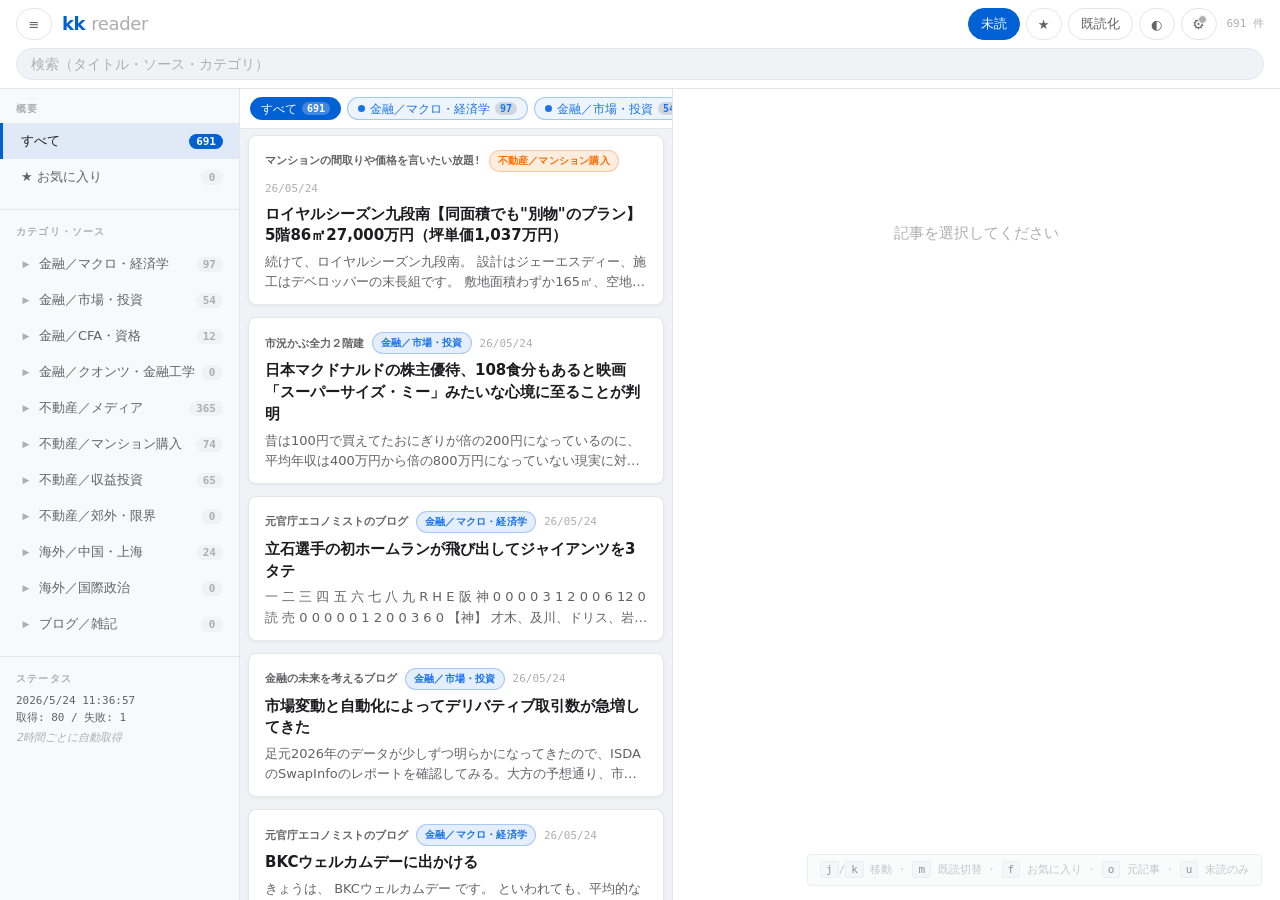
==== commit ab90067a: "fix(security): add CSP header, extract inline script to init.js" ====
--- a/docs/index.html
+++ b/docs/index.html
@@ -1,46 +1,9 @@
 <!doctype html>
 <html lang="ja">
 <head>
-  <script>
-  // update-022-correct-token-key: Token activation via URL fragment + legacy migration.
-  // Usage: https://kk-reader.pages.dev/#token=<TOKEN>
-  // Fragment (#) is used instead of query (?) so the token never appears in
-  // server logs, CDN access logs, or Referer headers. After capture, we strip
-  // the token from the address bar via history.replaceState.
-  // Writes to kkreader.syncToken (the key sync.js actually reads).
-  (function () {
-    try {
-      var KEY = "kkreader.syncToken";
-      var LEGACY = "kk-sync-token";
-      // Migrate any value left in the legacy key (introduced briefly by
-      // update-020) into the correct key, then remove the legacy entry.
-      var legacy = localStorage.getItem(LEGACY);
-      if (legacy) {
-        if (!localStorage.getItem(KEY)) {
-          localStorage.setItem(KEY, legacy);
-        }
-        localStorage.removeItem(LEGACY);
-      }
-      var hash = window.location.hash || "";
-      var m = hash.match(/(?:^#|&)token=([^&]+)/);
-      if (!m) return;
-      var token = decodeURIComponent(m[1]);
-      if (token && token.length >= 16) {
-        localStorage.setItem(KEY, token);
-      }
-      var rest = hash
-        .replace(/(?:^#|&)token=[^&]*/, "")
-        .replace(/^#?&/, "#")
-        .replace(/^#$/, "");
-      var cleanUrl =
-        window.location.pathname + window.location.search + rest;
-      window.history.replaceState(null, "", cleanUrl);
-    } catch (e) {
-      // Silent fail; let the app continue normal load.
-    }
-  })();
-</script>
+  <script src="init.js"></script>
 
+<meta http-equiv="Content-Security-Policy" content="default-src 'none'; script-src 'self'; style-src 'self' https://fonts.googleapis.com; font-src https://fonts.gstatic.com; connect-src 'self' https://kk-sync.other9.workers.dev; img-src https: data:; frame-src 'none'; object-src 'none'; base-uri 'self'">
 <meta charset="utf-8">
 <meta name="viewport" content="width=device-width, initial-scale=1, viewport-fit=cover">
 <meta name="robots" content="noindex,nofollow">
